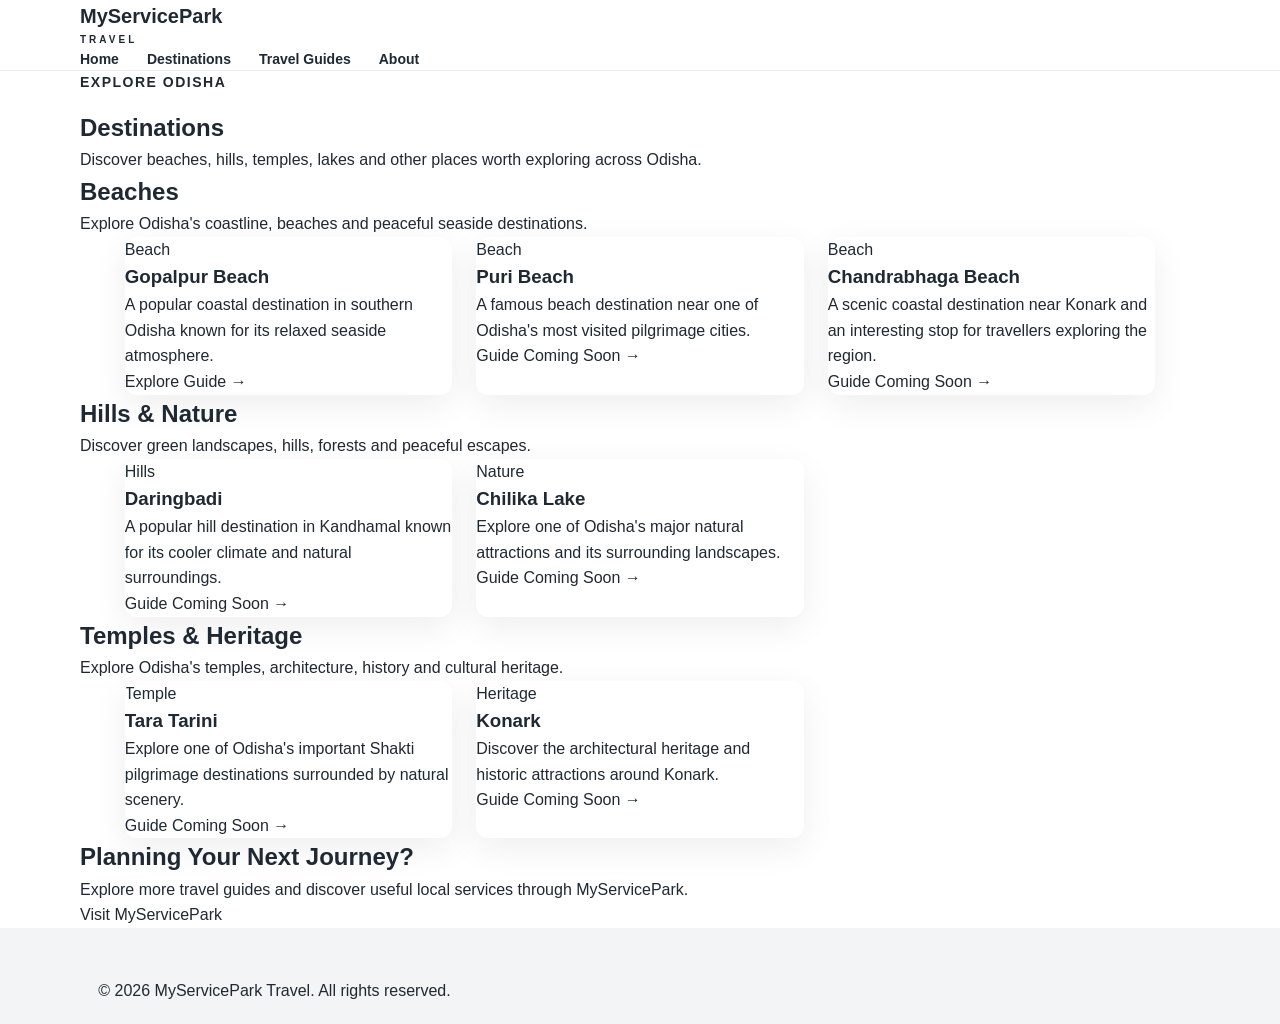
==== destinations/index.html @ 8cd50309 "Create destinations page" ====
<!DOCTYPE html>
<html lang="en">

<head>

    <meta charset="UTF-8">

    <meta name="viewport" content="width=device-width, initial-scale=1.0">

    <title>Destinations | MyServicePark Travel</title>

    <meta
        name="description"
        content="Explore beaches, hills, temples, lakes and other beautiful destinations across Odisha with MyServicePark Travel."
    >

    <link rel="stylesheet" href="../style.css">

</head>


<body>

    <!-- Header -->

    <header class="site-header">

        <div class="container nav-container">

            <a href="../index.html" class="logo">
                MyServicePark <span>TRAVEL</span>
            </a>

            <nav class="main-nav">

                <a href="../index.html">
                    Home
                </a>

                <a href="index.html">
                    Destinations
                </a>

                <a href="../index.html#guides">
                    Travel Guides
                </a>

                <a href="../index.html#about">
                    About
                </a>

            </nav>

        </div>

    </header>


    <!-- Page Hero -->

    <section class="page-hero">

        <div class="container">

            <p class="article-category">
                EXPLORE ODISHA
            </p>

            <h1>
                Destinations
            </h1>

            <p>
                Discover beaches, hills, temples, lakes and other
                places worth exploring across Odisha.
            </p>

        </div>

    </section>


    <!-- Destinations -->

    <main class="destinations-page">

        <div class="container">


            <!-- Beaches -->

            <section class="destination-category">

                <div class="category-heading">

                    <h2>
                        Beaches
                    </h2>

                    <p>
                        Explore Odisha's coastline, beaches and
                        peaceful seaside destinations.
                    </p>

                </div>


                <div class="destination-grid">


                    <article class="destination-card">

                        <div class="destination-card-content">

                            <span class="destination-tag">
                                Beach
                            </span>

                            <h3>
                                Gopalpur Beach
                            </h3>

                            <p>
                                A popular coastal destination in
                                southern Odisha known for its
                                relaxed seaside atmosphere.
                            </p>

                            <a href="../articles/gopalpur-beach.html">
                                Explore Guide →
                            </a>

                        </div>

                    </article>


                    <article class="destination-card">

                        <div class="destination-card-content">

                            <span class="destination-tag">
                                Beach
                            </span>

                            <h3>
                                Puri Beach
                            </h3>

                            <p>
                                A famous beach destination near
                                one of Odisha's most visited
                                pilgrimage cities.
                            </p>

                            <a href="#">
                                Guide Coming Soon →
                            </a>

                        </div>

                    </article>


                    <article class="destination-card">

                        <div class="destination-card-content">

                            <span class="destination-tag">
                                Beach
                            </span>

                            <h3>
                                Chandrabhaga Beach
                            </h3>

                            <p>
                                A scenic coastal destination near
                                Konark and an interesting stop for
                                travellers exploring the region.
                            </p>

                            <a href="#">
                                Guide Coming Soon →
                            </a>

                        </div>

                    </article>


                </div>

            </section>


            <!-- Hills & Nature -->

            <section class="destination-category">

                <div class="category-heading">

                    <h2>
                        Hills & Nature
                    </h2>

                    <p>
                        Discover green landscapes, hills, forests
                        and peaceful escapes.
                    </p>

                </div>


                <div class="destination-grid">


                    <article class="destination-card">

                        <div class="destination-card-content">

                            <span class="destination-tag">
                                Hills
                            </span>

                            <h3>
                                Daringbadi
                            </h3>

                            <p>
                                A popular hill destination in
                                Kandhamal known for its cooler
                                climate and natural surroundings.
                            </p>

                            <a href="#">
                                Guide Coming Soon →
                            </a>

                        </div>

                    </article>


                    <article class="destination-card">

                        <div class="destination-card-content">

                            <span class="destination-tag">
                                Nature
                            </span>

                            <h3>
                                Chilika Lake
                            </h3>

                            <p>
                                Explore one of Odisha's major
                                natural attractions and its
                                surrounding landscapes.
                            </p>

                            <a href="#">
                                Guide Coming Soon →
                            </a>

                        </div>

                    </article>


                </div>

            </section>


            <!-- Temples & Heritage -->

            <section class="destination-category">

                <div class="category-heading">

                    <h2>
                        Temples & Heritage
                    </h2>

                    <p>
                        Explore Odisha's temples, architecture,
                        history and cultural heritage.
                    </p>

                </div>


                <div class="destination-grid">


                    <article class="destination-card">

                        <div class="destination-card-content">

                            <span class="destination-tag">
                                Temple
                            </span>

                            <h3>
                                Tara Tarini
                            </h3>

                            <p>
                                Explore one of Odisha's important
                                Shakti pilgrimage destinations
                                surrounded by natural scenery.
                            </p>

                            <a href="#">
                                Guide Coming Soon →
                            </a>

                        </div>

                    </article>


                    <article class="destination-card">

                        <div class="destination-card-content">

                            <span class="destination-tag">
                                Heritage
                            </span>

                            <h3>
                                Konark
                            </h3>

                            <p>
                                Discover the architectural heritage
                                and historic attractions around
                                Konark.
                            </p>

                            <a href="#">
                                Guide Coming Soon →
                            </a>

                        </div>

                    </article>


                </div>

            </section>


        </div>

    </main>


    <!-- CTA -->

    <section class="travel-cta">

        <div class="container">

            <h2>
                Planning Your Next Journey?
            </h2>

            <p>
                Explore more travel guides and discover useful
                local services through MyServicePark.
            </p>

            <a
                href="https://myservicepark.com"
                target="_blank"
                rel="noopener noreferrer"
                class="btn"
            >
                Visit MyServicePark
            </a>

        </div>

    </section>


    <!-- Footer -->

    <footer class="site-footer">

        <div class="container">

            <p>
                © 2026 MyServicePark Travel. All rights reserved.
            </p>

        </div>

    </footer>


</body>

</html>
---- style.css ----
* {
    margin: 0;
    padding: 0;
    box-sizing: border-box;
}

html {
    scroll-behavior: smooth;
}

body {
    font-family: Arial, Helvetica, sans-serif;
    color: #1f2933;
    background: #ffffff;
    line-height: 1.6;
}

a {
    text-decoration: none;
    color: inherit;
}

.container {
    width: min(1120px, 92%);
    margin: auto;
}


/* HEADER */

.site-header {
    position: sticky;
    top: 0;
    z-index: 1000;

    background: rgba(255, 255, 255, 0.95);

    border-bottom: 1px solid #eeeeee;
}

.nav {
    min-height: 72px;

    display: flex;
    align-items: center;
    justify-content: space-between;
}

.logo {
    font-size: 20px;
    font-weight: 800;
}

.logo span {
    display: block;

    font-size: 10px;
    letter-spacing: 3px;
    font-weight: 600;
}

nav {
    display: flex;
    gap: 28px;
}

nav a {
    font-size: 14px;
    font-weight: 600;
}


/* HERO */

.hero {
    min-height: 620px;

    display: flex;
    align-items: center;

    background:
        linear-gradient(
            rgba(0, 0, 0, 0.42),
            rgba(0, 0, 0, 0.42)
        ),
        linear-gradient(
            135deg,
            #4b5563,
            #111827
        );
}

.hero-content {
    width: min(900px, 92%);
    margin: auto;

    color: white;
}

.eyebrow {
    font-size: 12px;
    font-weight: 700;
    letter-spacing: 3px;
    margin-bottom: 14px;
}

.hero h1 {
    max-width: 850px;

    font-size: clamp(42px, 7vw, 76px);
    line-height: 1.05;

    margin-bottom: 25px;
}

.hero h1 span {
    display: block;
}

.hero-text {
    max-width: 600px;

    font-size: 18px;
    margin-bottom: 32px;
}


/* BUTTON */

.primary-button {
    display: inline-block;

    padding: 14px 24px;

    background: #ffffff;
    color: #111827;

    border-radius: 6px;

    font-weight: 700;
}


/* SECTIONS */

.section {
    padding: 100px 4%;
}

.light-section {
    background: #f7f7f5;
}

.section-heading {
    max-width: 700px;

    margin: 0 auto 55px;

    text-align: center;
}

.section-heading h2 {
    font-size: clamp(32px, 5vw, 48px);
    line-height: 1.1;

    margin-bottom: 16px;
}


/* DESTINATIONS */

.destination-grid {
    width: min(1120px, 92%);
    margin: auto;

    display: grid;

    grid-template-columns:
        repeat(3, 1fr);

    gap: 24px;
}

.destination-card,
.article-card {
    background: white;

    border-radius: 12px;

    overflow: hidden;

    box-shadow:
        0 10px 35px
        rgba(0, 0, 0, 0.07);
}

.card-image,
.article-image {
    height: 260px;
}

.placeholder {
    width: 100%;
    height: 100%;

    display: flex;
    align-items: center;
    justify-content: center;

    background: #d1d5db;

    color: #374151;

    font-size: 18px;
    font-weight: 700;
}

.card-content,
.article-content {
    padding: 26px;
}

.category {
    font-size: 11px;

    font-weight: 800;

    letter-spacing: 2px;

    color: #6b7280;
}

.card-content h3,
.article-content h3 {
    font-size: 24px;

    margin: 8px 0 12px;
}

.card-content p,
.article-content p {
    color: #6b7280;

    margin-bottom: 18px;
}

.card-content a,
.article-content a {
    font-weight: 700;
}


/* ARTICLES */

.article-grid {
    width: min(900px, 92%);
    margin: auto;

    display: grid;

    grid-template-columns:
        repeat(2, 1fr);

    gap: 28px;
}


/* CTA */

.cta {
    padding: 110px 5%;

    text-align: center;

    background: #111827;
    color: white;
}

.cta-content {
    max-width: 700px;
    margin: auto;
}

.cta h2 {
    font-size: clamp(32px, 5vw, 52px);

    margin-bottom: 18px;
}

.cta p {
    margin-bottom: 28px;
}


/* ABOUT */

.about {
    max-width: 750px;

    margin: auto;

    text-align: center;
}

.about h2 {
    font-size: 42px;

    margin-bottom: 20px;
}


/* FOOTER */

footer {
    background: #f3f4f6;

    padding: 50px 4% 20px;
}

.footer-content {
    display: flex;

    justify-content: space-between;

    gap: 30px;
}

.footer-content p {
    color: #6b7280;
}

.copyright {
    text-align: center;

    margin-top: 40px;

    font-size: 13px;

    color: #6b7280;
}


/* MOBILE */

@media (max-width: 800px) {

    nav {
        gap: 12px;
    }

    nav a {
        font-size: 12px;
    }

    .destination-grid,
    .article-grid {
        grid-template-columns: 1fr;
    }

    .hero {
        min-height: 560px;
    }

    .hero h1 {
        font-size: 46px;
    }

    .section {
        padding: 70px 4%;
    }

    .footer-content {
        flex-direction: column;
    }
}

##########################
/* ARTICLE PAGE */

.article-hero {
    min-height: 500px;

    display: flex;
    align-items: center;

    background:
        linear-gradient(
            rgba(0, 0, 0, 0.45),
            rgba(0, 0, 0, 0.45)
        ),
        linear-gradient(
            135deg,
            #374151,
            #111827
        );

    color: white;
}


.article-hero-content {
    width: min(900px, 92%);

    margin: auto;
}


.article-hero h1 {
    max-width: 850px;

    font-size: clamp(42px, 7vw, 70px);

    line-height: 1.05;

    margin-bottom: 20px;
}


.article-hero p:not(.eyebrow) {
    max-width: 650px;

    font-size: 18px;
}


.article-page {
    width: min(800px, 90%);

    margin: auto;

    padding: 90px 0;
}


.article-page h2 {
    font-size: 32px;

    margin-top: 55px;

    margin-bottom: 18px;
}


.article-page p {
    margin-bottom: 20px;

    color: #4b5563;
}


.article-page ul {
    margin-left: 25px;

    color: #4b5563;
}


.article-intro {
    font-size: 21px;

    line-height: 1.8;

    color: #374151 !important;
}


.video-placeholder {
    margin-top: 25px;

    height: 360px;

    display: flex;

    align-items: center;
    justify-content: center;

    background: #e5e7eb;

    color: #6b7280;

    border-radius: 10px;
}


@media (max-width: 700px) {

    .article-hero {
        min-height: 450px;
    }

    .article-hero h1 {
        font-size: 44px;
    }

    .video-placeholder {
        height: 220px;
    }

}

#################################

/* ================================
   Article Page
   ================================ */

.article-hero {
    padding: 100px 20px;
    background: #f4f7f6;
    text-align: center;
}

.article-hero-content {
    max-width: 850px;
    margin: 0 auto;
}

.article-category {
    font-size: 14px;
    font-weight: 700;
    letter-spacing: 1.5px;
    margin-bottom: 15px;
}

.article-hero h1 {
    font-size: 48px;
    line-height: 1.15;
    margin-bottom: 20px;
}

.article-intro {
    max-width: 700px;
    margin: 0 auto;
    font-size: 20px;
    line-height: 1.7;
}


.article-page {
    max-width: 850px;
    margin: 0 auto;
    padding: 70px 20px;
}

.article-page section {
    margin-bottom: 55px;
}

.article-page h2 {
    font-size: 30px;
    margin-bottom: 18px;
}

.article-page p {
    font-size: 17px;
    line-height: 1.8;
    margin-bottom: 18px;
}

.article-page ul {
    padding-left: 25px;
}

.article-page li {
    font-size: 17px;
    line-height: 1.8;
    margin-bottom: 8px;
}


/* Video placeholder */

.video-placeholder {
    min-height: 300px;
    display: flex;
    align-items: center;
    justify-content: center;

    margin-top: 25px;
    padding: 30px;

    background: #eeeeee;
    border-radius: 12px;

    text-align: center;
}

.video-placeholder p {
    margin: 0;
}


/* Article CTA */

.article-cta {
    padding: 40px;
    background: #f4f7f6;
    border-radius: 16px;
    text-align: center;
}

.article-cta h2 {
    margin-bottom: 12px;
}


/* Mobile */

@media (max-width: 768px) {

    .article-hero {
        padding: 70px 20px;
    }

    .article-hero h1 {
        font-size: 36px;
    }

    .article-intro {
        font-size: 18px;
    }

    .article-page {
        padding: 50px 20px;
    }

    .article-page h2 {
        font-size: 26px;
    }

    .article-page p,
    .article-page li {
        font-size: 16px;
    }

    .article-cta {
        padding: 30px 20px;
    }
}
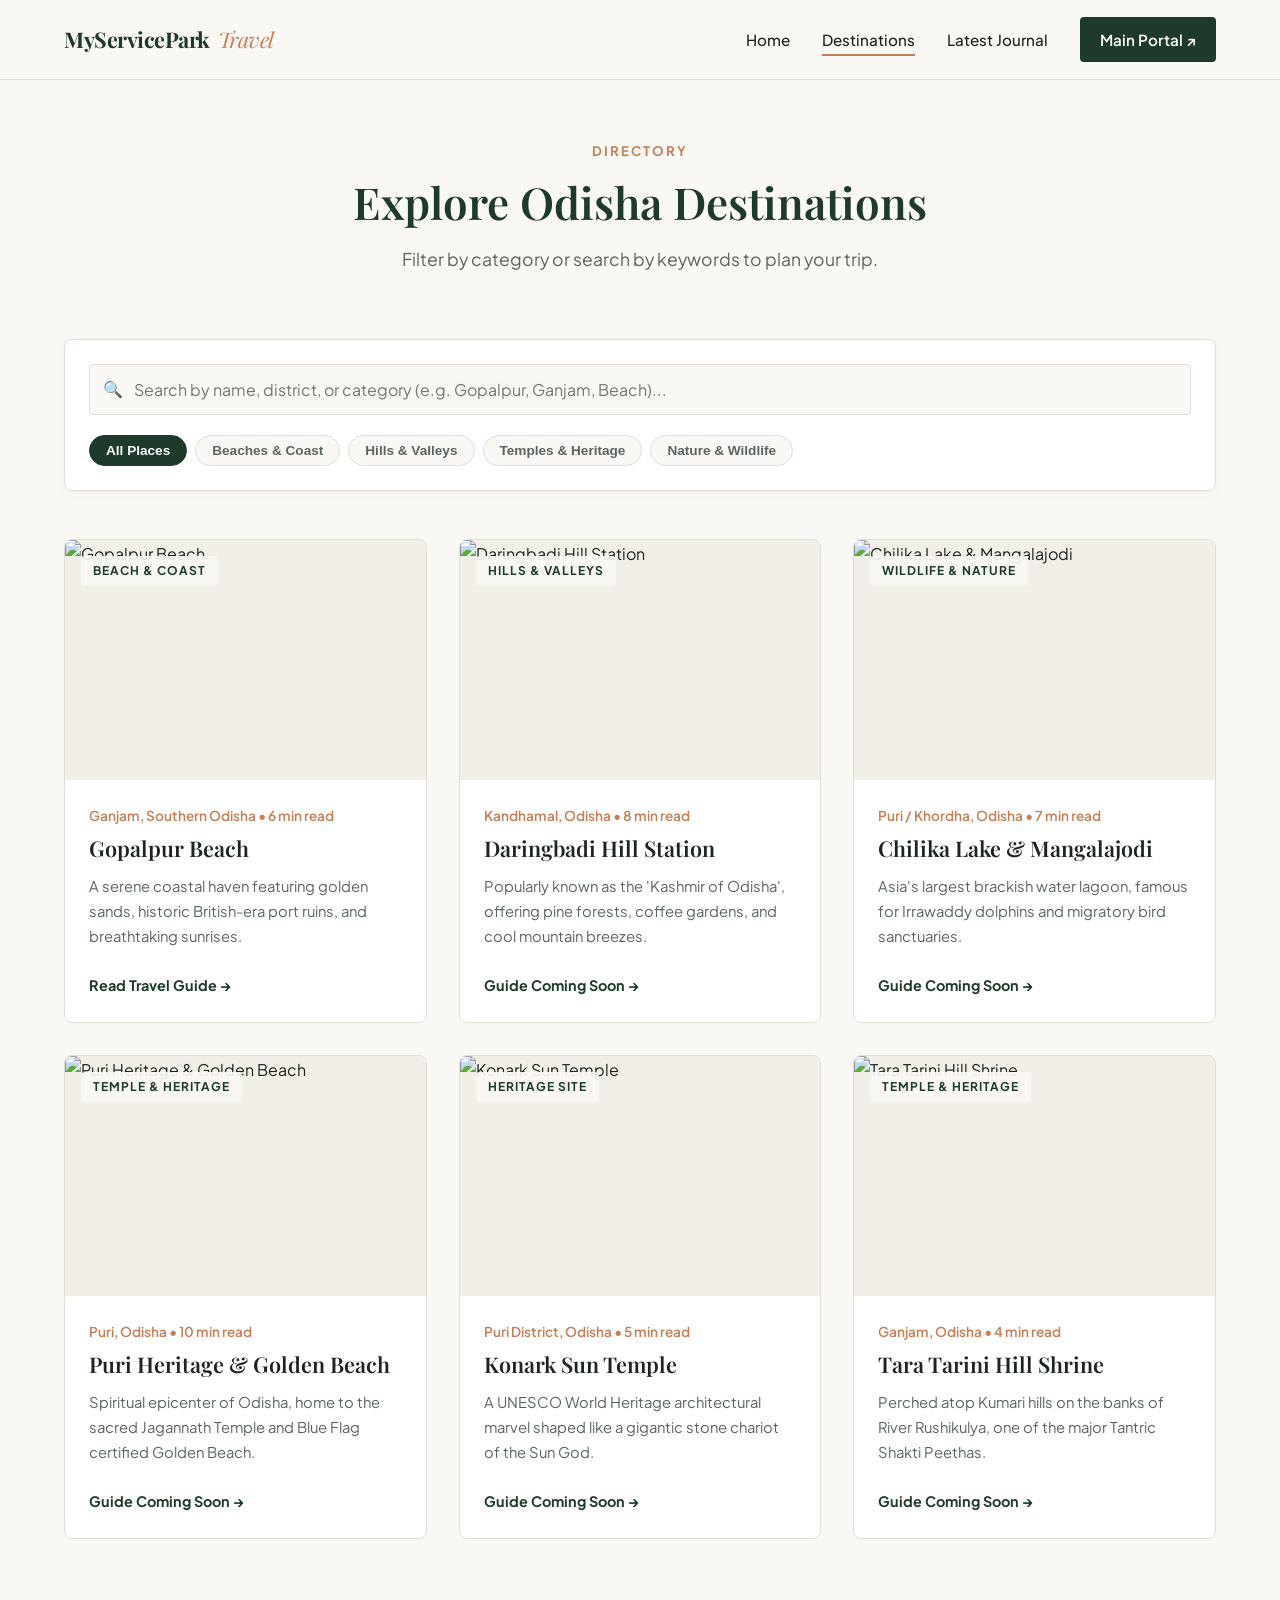
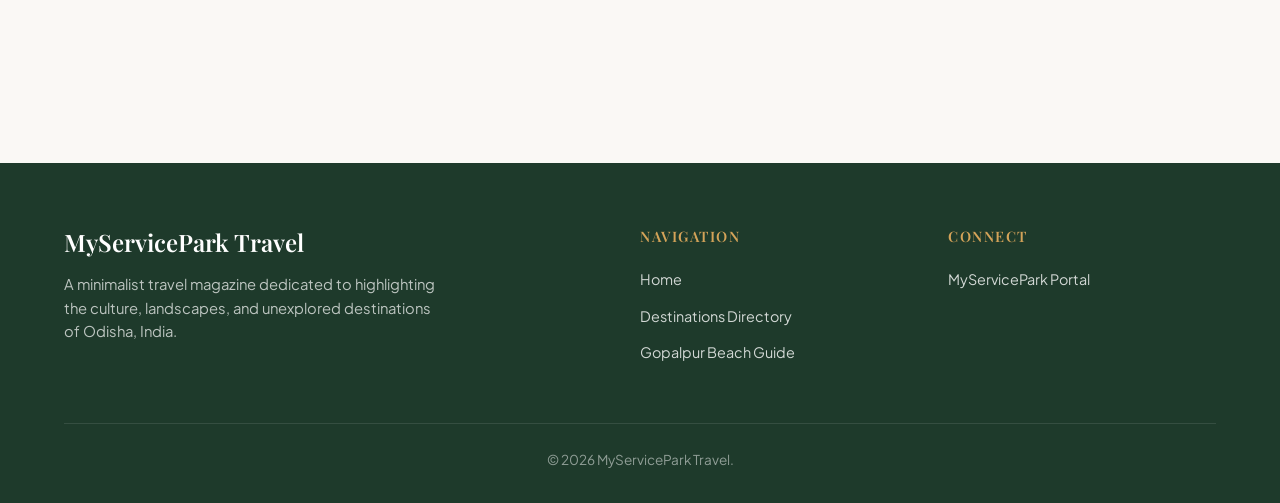
==== commit 6cc9e6d8: "feat: Add dynamic destination filtering page" ====
--- a/destinations/index.html
+++ b/destinations/index.html
@@ -1,408 +1,102 @@
 <!DOCTYPE html>
 <html lang="en">
-
 <head>
-
-    <meta charset="UTF-8">
-
-    <meta name="viewport" content="width=device-width, initial-scale=1.0">
-
-    <title>Destinations | MyServicePark Travel</title>
-
-    <meta
-        name="description"
-        content="Explore beaches, hills, temples, lakes and other beautiful destinations across Odisha with MyServicePark Travel."
-    >
-
-    <link rel="stylesheet" href="../style.css">
-
+  <meta charset="UTF-8" />
+  <meta name="viewport" content="width=device-width, initial-scale=1.0" />
+  <title>Explore Odisha Destinations | MyServicePark Travel</title>
+  <meta name="description" content="Browse and search Odisha's top beaches, hill stations, temples, waterfalls, and nature spots." />
+  
+  <link rel="preconnect" href="https://fonts.googleapis.com">
+  <link rel="preconnect" href="https://fonts.gstatic.com" crossorigin>
+  <link href="https://fonts.googleapis.com/css2?family=Playfair+Display:ital,wght@0,600;0,700;1,400&family=Plus+Jakarta+Sans:wght@400;500;600;700&display=swap" rel="stylesheet">
+  
+  <link rel="stylesheet" href="../style.css" />
 </head>
-
-
 <body>
 
-    <!-- Header -->
+  <!-- Navigation -->
+  <header class="site-header">
+    <div class="container nav-wrapper">
+      <a href="../index.html" class="brand-logo">
+        MyServicePark <span>Travel</span>
+      </a>
 
-    <header class="site-header">
+      <button class="menu-toggle" aria-label="Toggle Navigation">
+        <svg width="24" height="24" viewBox="0 0 24 24" fill="none" stroke="currentColor" stroke-width="2"><path d="M4 6h16M4 12h16M4 18h16"/></svg>
+      </button>
 
-        <div class="container nav-container">
+      <nav class="nav-menu">
+        <a href="../index.html" class="nav-link">Home</a>
+        <a href="index.html" class="nav-link active">Destinations</a>
+        <a href="../articles/gopalpur-beach.html" class="nav-link">Latest Journal</a>
+        <a href="https://myservicepark.com/" target="_blank" rel="noopener" class="nav-link nav-btn">Main Portal &nearr;</a>
+      </nav>
+    </div>
+  </header>
 
-            <a href="../index.html" class="logo">
-                MyServicePark <span>TRAVEL</span>
-            </a>
+  <!-- Page Header -->
+  <section style="padding: 3.5rem 0 1.5rem 0; text-align: center;">
+    <div class="container">
+      <span class="section-tag">Directory</span>
+      <h1 class="section-title">Explore Odisha Destinations</h1>
+      <p class="section-subtitle" style="margin: 0 auto 2.5rem auto;">Filter by category or search by keywords to plan your trip.</p>
+    </div>
+  </section>
 
-            <nav class="main-nav">
-
-                <a href="../index.html">
-                    Home
-                </a>
-
-                <a href="index.html">
-                    Destinations
-                </a>
-
-                <a href="../index.html#guides">
-                    Travel Guides
-                </a>
-
-                <a href="../index.html#about">
-                    About
-                </a>
-
-            </nav>
-
+  <!-- Main Discovery Hub -->
+  <section style="padding-bottom: 5rem;">
+    <div class="container">
+      
+      <!-- Interactive Filter Bar -->
+      <div class="filter-controls">
+        <div class="search-box">
+          <span class="search-icon">🔍</span>
+          <input type="text" id="destination-search" class="search-input" placeholder="Search by name, district, or category (e.g. Gopalpur, Ganjam, Beach)..." />
         </div>
 
-    </header>
+        <div class="category-pills">
+          <button class="pill-btn active" data-category="all">All Places</button>
+          <button class="pill-btn" data-category="beaches">Beaches & Coast</button>
+          <button class="pill-btn" data-category="hills">Hills & Valleys</button>
+          <button class="pill-btn" data-category="temples">Temples & Heritage</button>
+          <button class="pill-btn" data-category="nature">Nature & Wildlife</button>
+        </div>
+      </div>
 
+      <!-- Destination Grid Output -->
+      <div id="all-destinations-grid" class="destinations-grid"></div>
 
-    <!-- Page Hero -->
+    </div>
+  </section>
 
-    <section class="page-hero">
+  <!-- Footer -->
+  <footer class="site-footer">
+    <div class="container footer-grid">
+      <div class="footer-brand">
+        <h3>MyServicePark <span>Travel</span></h3>
+        <p>A minimalist travel magazine dedicated to highlighting the culture, landscapes, and unexplored destinations of Odisha, India.</p>
+      </div>
+      <div class="footer-links">
+        <h4>Navigation</h4>
+        <ul>
+          <li><a href="../index.html">Home</a></li>
+          <li><a href="index.html">Destinations Directory</a></li>
+          <li><a href="../articles/gopalpur-beach.html">Gopalpur Beach Guide</a></li>
+        </ul>
+      </div>
+      <div class="footer-links">
+        <h4>Connect</h4>
+        <ul>
+          <li><a href="https://myservicepark.com/" target="_blank" rel="noopener">MyServicePark Portal</a></li>
+        </ul>
+      </div>
+    </div>
+    <div class="container footer-bottom">
+      <p>&copy; 2026 MyServicePark Travel.</p>
+    </div>
+  </footer>
 
-        <div class="container">
-
-            <p class="article-category">
-                EXPLORE ODISHA
-            </p>
-
-            <h1>
-                Destinations
-            </h1>
-
-            <p>
-                Discover beaches, hills, temples, lakes and other
-                places worth exploring across Odisha.
-            </p>
-
-        </div>
-
-    </section>
-
-
-    <!-- Destinations -->
-
-    <main class="destinations-page">
-
-        <div class="container">
-
-
-            <!-- Beaches -->
-
-            <section class="destination-category">
-
-                <div class="category-heading">
-
-                    <h2>
-                        Beaches
-                    </h2>
-
-                    <p>
-                        Explore Odisha's coastline, beaches and
-                        peaceful seaside destinations.
-                    </p>
-
-                </div>
-
-
-                <div class="destination-grid">
-
-
-                    <article class="destination-card">
-
-                        <div class="destination-card-content">
-
-                            <span class="destination-tag">
-                                Beach
-                            </span>
-
-                            <h3>
-                                Gopalpur Beach
-                            </h3>
-
-                            <p>
-                                A popular coastal destination in
-                                southern Odisha known for its
-                                relaxed seaside atmosphere.
-                            </p>
-
-                            <a href="../articles/gopalpur-beach.html">
-                                Explore Guide →
-                            </a>
-
-                        </div>
-
-                    </article>
-
-
-                    <article class="destination-card">
-
-                        <div class="destination-card-content">
-
-                            <span class="destination-tag">
-                                Beach
-                            </span>
-
-                            <h3>
-                                Puri Beach
-                            </h3>
-
-                            <p>
-                                A famous beach destination near
-                                one of Odisha's most visited
-                                pilgrimage cities.
-                            </p>
-
-                            <a href="#">
-                                Guide Coming Soon →
-                            </a>
-
-                        </div>
-
-                    </article>
-
-
-                    <article class="destination-card">
-
-                        <div class="destination-card-content">
-
-                            <span class="destination-tag">
-                                Beach
-                            </span>
-
-                            <h3>
-                                Chandrabhaga Beach
-                            </h3>
-
-                            <p>
-                                A scenic coastal destination near
-                                Konark and an interesting stop for
-                                travellers exploring the region.
-                            </p>
-
-                            <a href="#">
-                                Guide Coming Soon →
-                            </a>
-
-                        </div>
-
-                    </article>
-
-
-                </div>
-
-            </section>
-
-
-            <!-- Hills & Nature -->
-
-            <section class="destination-category">
-
-                <div class="category-heading">
-
-                    <h2>
-                        Hills & Nature
-                    </h2>
-
-                    <p>
-                        Discover green landscapes, hills, forests
-                        and peaceful escapes.
-                    </p>
-
-                </div>
-
-
-                <div class="destination-grid">
-
-
-                    <article class="destination-card">
-
-                        <div class="destination-card-content">
-
-                            <span class="destination-tag">
-                                Hills
-                            </span>
-
-                            <h3>
-                                Daringbadi
-                            </h3>
-
-                            <p>
-                                A popular hill destination in
-                                Kandhamal known for its cooler
-                                climate and natural surroundings.
-                            </p>
-
-                            <a href="#">
-                                Guide Coming Soon →
-                            </a>
-
-                        </div>
-
-                    </article>
-
-
-                    <article class="destination-card">
-
-                        <div class="destination-card-content">
-
-                            <span class="destination-tag">
-                                Nature
-                            </span>
-
-                            <h3>
-                                Chilika Lake
-                            </h3>
-
-                            <p>
-                                Explore one of Odisha's major
-                                natural attractions and its
-                                surrounding landscapes.
-                            </p>
-
-                            <a href="#">
-                                Guide Coming Soon →
-                            </a>
-
-                        </div>
-
-                    </article>
-
-
-                </div>
-
-            </section>
-
-
-            <!-- Temples & Heritage -->
-
-            <section class="destination-category">
-
-                <div class="category-heading">
-
-                    <h2>
-                        Temples & Heritage
-                    </h2>
-
-                    <p>
-                        Explore Odisha's temples, architecture,
-                        history and cultural heritage.
-                    </p>
-
-                </div>
-
-
-                <div class="destination-grid">
-
-
-                    <article class="destination-card">
-
-                        <div class="destination-card-content">
-
-                            <span class="destination-tag">
-                                Temple
-                            </span>
-
-                            <h3>
-                                Tara Tarini
-                            </h3>
-
-                            <p>
-                                Explore one of Odisha's important
-                                Shakti pilgrimage destinations
-                                surrounded by natural scenery.
-                            </p>
-
-                            <a href="#">
-                                Guide Coming Soon →
-                            </a>
-
-                        </div>
-
-                    </article>
-
-
-                    <article class="destination-card">
-
-                        <div class="destination-card-content">
-
-                            <span class="destination-tag">
-                                Heritage
-                            </span>
-
-                            <h3>
-                                Konark
-                            </h3>
-
-                            <p>
-                                Discover the architectural heritage
-                                and historic attractions around
-                                Konark.
-                            </p>
-
-                            <a href="#">
-                                Guide Coming Soon →
-                            </a>
-
-                        </div>
-
-                    </article>
-
-
-                </div>
-
-            </section>
-
-
-        </div>
-
-    </main>
-
-
-    <!-- CTA -->
-
-    <section class="travel-cta">
-
-        <div class="container">
-
-            <h2>
-                Planning Your Next Journey?
-            </h2>
-
-            <p>
-                Explore more travel guides and discover useful
-                local services through MyServicePark.
-            </p>
-
-            <a
-                href="https://myservicepark.com"
-                target="_blank"
-                rel="noopener noreferrer"
-                class="btn"
-            >
-                Visit MyServicePark
-            </a>
-
-        </div>
-
-    </section>
-
-
-    <!-- Footer -->
-
-    <footer class="site-footer">
-
-        <div class="container">
-
-            <p>
-                © 2026 MyServicePark Travel. All rights reserved.
-            </p>
-
-        </div>
-
-    </footer>
-
-
+  <script src="../data/destinations.js"></script>
+  <script src="../script.js"></script>
 </body>
-
-</html>  
+</html>
--- a/style.css
+++ b/style.css
@@ -1,639 +1,765 @@
-* {
-    margin: 0;
-    padding: 0;
-    box-sizing: border-box;
+/* ==========================================================================
+   MYSERVICEPARK TRAVEL - DESIGN SYSTEM & TYPOGRAPHY
+   Aesthetic: Warm Editorial, Travel Magazine & Minimalist Luxury
+   ========================================================================== */
+
+:root {
+  /* Color Palette */
+  --bg-primary: #FAF8F5;       /* Warm Off-White */
+  --bg-secondary: #F2EFE9;     /* Soft Cream */
+  --bg-card: #FFFFFF;          /* Pure White */
+  --text-main: #1C2421;        /* Deep Charcoal/Black */
+  --text-muted: #5A6561;       /* Soft Muted Green-Grey */
+  
+  --brand-primary: #1E3A2B;    /* Deep Forest Green */
+  --brand-accent: #2E5A44;     /* Medium Forest Green */
+  --brand-warm: #C87D55;       /* Earthy Terracotta/Sand */
+  --brand-gold: #D4A359;       /* Sand Gold */
+  
+  --border-light: #E2DDD5;     /* Delicate Earth Border */
+  --border-hover: #C5BCB0;
+  
+  /* Typography */
+  --font-heading: 'Playfair Display', Georgia, 'Times New Roman', serif;
+  --font-body: 'Plus Jakarta Sans', -apple-system, BlinkMacSystemFont, 'Segoe UI', Roboto, sans-serif;
+  
+  /* Layout & Spacing */
+  --max-width: 1240px;
+  --header-height: 80px;
+  --radius-sm: 4px;
+  --radius-md: 8px;
+  --radius-lg: 16px;
+  
+  /* Shadows & Transitions */
+  --shadow-sm: 0 2px 8px rgba(28, 36, 33, 0.04);
+  --shadow-md: 0 8px 24px rgba(28, 36, 33, 0.08);
+  --shadow-hover: 0 16px 32px rgba(28, 36, 33, 0.12);
+  --transition: all 0.3s cubic-bezier(0.16, 1, 0.3, 1);
+}
+
+/* Reset & Base Styles */
+*, *::before, *::after {
+  box-sizing: border-box;
+  margin: 0;
+  padding: 0;
 }
 
 html {
-    scroll-behavior: smooth;
+  scroll-behavior: smooth;
+  font-size: 16px;
 }
 
 body {
-    font-family: Arial, Helvetica, sans-serif;
-    color: #1f2933;
-    background: #ffffff;
-    line-height: 1.6;
+  background-color: var(--bg-primary);
+  color: var(--text-main);
+  font-family: var(--font-body);
+  line-height: 1.7;
+  -webkit-font-smoothing: antialiased;
+  overflow-x: hidden;
+}
+
+img {
+  max-width: 100%;
+  height: auto;
+  display: block;
 }
 
 a {
-    text-decoration: none;
-    color: inherit;
-}
-
+  color: inherit;
+  text-decoration: none;
+  transition: var(--transition);
+}
+
+ul {
+  list-style: none;
+}
+
+/* Typography Helpers */
+h1, h2, h3, h4, .serif {
+  font-family: var(--font-heading);
+  font-weight: 600;
+  line-height: 1.25;
+  color: var(--brand-primary);
+}
+
+.section-tag {
+  display: inline-block;
+  font-size: 0.825rem;
+  font-weight: 700;
+  text-transform: uppercase;
+  letter-spacing: 2px;
+  color: var(--brand-warm);
+  margin-bottom: 0.75rem;
+}
+
+.section-title {
+  font-size: 2.25rem;
+  margin-bottom: 1rem;
+}
+
+@media (min-width: 768px) {
+  .section-title { font-size: 2.75rem; }
+}
+
+.section-subtitle {
+  color: var(--text-muted);
+  font-size: 1.1rem;
+  max-width: 650px;
+  margin-bottom: 2.5rem;
+}
+
+/* Container */
 .container {
-    width: min(1120px, 92%);
-    margin: auto;
-}
-
-
-/* HEADER */
-
+  width: 90%;
+  max-width: var(--max-width);
+  margin: 0 auto;
+}
+
+/* ==========================================================================
+   NAVIGATION BAR
+   ========================================================================== */
 .site-header {
-    position: sticky;
-    top: 0;
-    z-index: 1000;
-
-    background: rgba(255, 255, 255, 0.95);
-
-    border-bottom: 1px solid #eeeeee;
-}
-
-.nav {
-    min-height: 72px;
-
-    display: flex;
-    align-items: center;
-    justify-content: space-between;
-}
-
-.logo {
-    font-size: 20px;
-    font-weight: 800;
-}
-
-.logo span {
-    display: block;
-
-    font-size: 10px;
-    letter-spacing: 3px;
-    font-weight: 600;
-}
-
-nav {
-    display: flex;
-    gap: 28px;
-}
-
-nav a {
-    font-size: 14px;
-    font-weight: 600;
-}
-
-
-/* HERO */
-
+  position: sticky;
+  top: 0;
+  left: 0;
+  width: 100%;
+  height: var(--header-height);
+  background-color: rgba(250, 248, 245, 0.92);
+  backdrop-filter: blur(10px);
+  -webkit-backdrop-filter: blur(10px);
+  z-index: 1000;
+  border-bottom: 1px solid var(--border-light);
+}
+
+.nav-wrapper {
+  display: flex;
+  align-items: center;
+  justify-content: space-between;
+  height: 100%;
+}
+
+.brand-logo {
+  display: flex;
+  align-items: center;
+  gap: 0.5rem;
+  font-family: var(--font-heading);
+  font-size: 1.35rem;
+  font-weight: 700;
+  color: var(--brand-primary);
+  letter-spacing: -0.5px;
+}
+
+.brand-logo span {
+  color: var(--brand-warm);
+  font-style: italic;
+  font-weight: 400;
+}
+
+.nav-menu {
+  display: flex;
+  align-items: center;
+  gap: 2rem;
+}
+
+.nav-link {
+  font-size: 0.95rem;
+  font-weight: 500;
+  color: var(--text-main);
+  position: relative;
+  padding: 0.25rem 0;
+}
+
+.nav-link::after {
+  content: '';
+  position: absolute;
+  bottom: 0;
+  left: 0;
+  width: 0%;
+  height: 2px;
+  background-color: var(--brand-warm);
+  transition: var(--transition);
+}
+
+.nav-link:hover::after,
+.nav-link.active::after {
+  width: 100%;
+}
+
+.nav-btn {
+  background-color: var(--brand-primary);
+  color: #FFFFFF !important;
+  padding: 0.6rem 1.25rem;
+  border-radius: var(--radius-sm);
+  font-weight: 600;
+}
+
+.nav-btn:hover {
+  background-color: var(--brand-accent);
+  transform: translateY(-2px);
+}
+
+.menu-toggle {
+  display: none;
+  background: none;
+  border: none;
+  cursor: pointer;
+  padding: 0.5rem;
+  color: var(--brand-primary);
+}
+
+/* Mobile Nav Overlay */
+@media (max-width: 868px) {
+  .menu-toggle { display: block; }
+  
+  .nav-menu {
+    position: fixed;
+    top: var(--header-height);
+    right: -100%;
+    width: 80%;
+    max-width: 360px;
+    height: calc(100vh - var(--header-height));
+    background-color: var(--bg-primary);
+    flex-direction: column;
+    align-items: flex-start;
+    padding: 2.5rem 2rem;
+    gap: 1.5rem;
+    box-shadow: var(--shadow-md);
+    border-left: 1px solid var(--border-light);
+    transition: var(--transition);
+  }
+  
+  .nav-menu.is-active {
+    right: 0;
+  }
+}
+
+/* ==========================================================================
+   BUTTONS & UI CONTROLS
+   ========================================================================== */
+.btn {
+  display: inline-flex;
+  align-items: center;
+  justify-content: center;
+  gap: 0.5rem;
+  padding: 0.85rem 1.75rem;
+  font-family: var(--font-body);
+  font-size: 0.95rem;
+  font-weight: 600;
+  border-radius: var(--radius-sm);
+  cursor: pointer;
+  transition: var(--transition);
+  border: 1px solid transparent;
+}
+
+.btn-primary {
+  background-color: var(--brand-primary);
+  color: #FFFFFF;
+}
+
+.btn-primary:hover {
+  background-color: var(--brand-accent);
+  box-shadow: var(--shadow-sm);
+  transform: translateY(-2px);
+}
+
+.btn-secondary {
+  background-color: transparent;
+  color: var(--brand-primary);
+  border-color: var(--brand-primary);
+}
+
+.btn-secondary:hover {
+  background-color: var(--brand-primary);
+  color: #FFFFFF;
+}
+
+/* ==========================================================================
+   HERO SECTION
+   ========================================================================== */
 .hero {
-    min-height: 620px;
-
-    display: flex;
-    align-items: center;
-
-    background:
-        linear-gradient(
-            rgba(0, 0, 0, 0.42),
-            rgba(0, 0, 0, 0.42)
-        ),
-        linear-gradient(
-            135deg,
-            #4b5563,
-            #111827
-        );
+  position: relative;
+  min-height: 82vh;
+  display: flex;
+  align-items: center;
+  justify-content: center;
+  padding: 4rem 1rem;
+  background-size: cover;
+  background-position: center;
+  background-repeat: no-repeat;
+  color: #FFFFFF;
+  margin-bottom: 4rem;
+}
+
+.hero-overlay {
+  position: absolute;
+  inset: 0;
+  background: linear-gradient(180deg, rgba(28,36,33,0.3) 0%, rgba(28,36,33,0.75) 100%);
 }
 
 .hero-content {
-    width: min(900px, 92%);
-    margin: auto;
-
-    color: white;
-}
-
-.eyebrow {
-    font-size: 12px;
-    font-weight: 700;
-    letter-spacing: 3px;
-    margin-bottom: 14px;
-}
-
-.hero h1 {
-    max-width: 850px;
-
-    font-size: clamp(42px, 7vw, 76px);
-    line-height: 1.05;
-
-    margin-bottom: 25px;
-}
-
-.hero h1 span {
-    display: block;
-}
-
-.hero-text {
-    max-width: 600px;
-
-    font-size: 18px;
-    margin-bottom: 32px;
-}
-
-
-/* BUTTON */
-
-.primary-button {
-    display: inline-block;
-
-    padding: 14px 24px;
-
-    background: #ffffff;
-    color: #111827;
-
-    border-radius: 6px;
-
-    font-weight: 700;
-}
-
-
-/* SECTIONS */
-
-.section {
-    padding: 100px 4%;
-}
-
-.light-section {
-    background: #f7f7f5;
-}
-
-.section-heading {
-    max-width: 700px;
-
-    margin: 0 auto 55px;
-
-    text-align: center;
-}
-
-.section-heading h2 {
-    font-size: clamp(32px, 5vw, 48px);
-    line-height: 1.1;
-
-    margin-bottom: 16px;
-}
-
-
-/* DESTINATIONS */
-
-.destination-grid {
-    width: min(1120px, 92%);
-    margin: auto;
-
-    display: grid;
-
-    grid-template-columns:
-        repeat(3, 1fr);
-
-    gap: 24px;
-}
-
-.destination-card,
-.article-card {
-    background: white;
-
-    border-radius: 12px;
-
-    overflow: hidden;
-
-    box-shadow:
-        0 10px 35px
-        rgba(0, 0, 0, 0.07);
-}
-
-.card-image,
-.article-image {
-    height: 260px;
-}
-
-.placeholder {
-    width: 100%;
-    height: 100%;
-
-    display: flex;
-    align-items: center;
-    justify-content: center;
-
-    background: #d1d5db;
-
-    color: #374151;
-
-    font-size: 18px;
-    font-weight: 700;
-}
-
-.card-content,
-.article-content {
-    padding: 26px;
-}
-
-.category {
-    font-size: 11px;
-
-    font-weight: 800;
-
-    letter-spacing: 2px;
-
-    color: #6b7280;
-}
-
-.card-content h3,
-.article-content h3 {
-    font-size: 24px;
-
-    margin: 8px 0 12px;
-}
-
-.card-content p,
-.article-content p {
-    color: #6b7280;
-
-    margin-bottom: 18px;
-}
-
-.card-content a,
-.article-content a {
-    font-weight: 700;
-}
-
-
-/* ARTICLES */
-
-.article-grid {
-    width: min(900px, 92%);
-    margin: auto;
-
-    display: grid;
-
-    grid-template-columns:
-        repeat(2, 1fr);
-
-    gap: 28px;
-}
-
-
-/* CTA */
-
-.cta {
-    padding: 110px 5%;
-
-    text-align: center;
-
-    background: #111827;
-    color: white;
-}
-
-.cta-content {
-    max-width: 700px;
-    margin: auto;
-}
-
-.cta h2 {
-    font-size: clamp(32px, 5vw, 52px);
-
-    margin-bottom: 18px;
-}
-
-.cta p {
-    margin-bottom: 28px;
-}
-
-
-/* ABOUT */
-
-.about {
-    max-width: 750px;
-
-    margin: auto;
-
-    text-align: center;
-}
-
-.about h2 {
-    font-size: 42px;
-
-    margin-bottom: 20px;
-}
-
-
-/* FOOTER */
-
-footer {
-    background: #f3f4f6;
-
-    padding: 50px 4% 20px;
-}
-
-.footer-content {
-    display: flex;
-
-    justify-content: space-between;
-
-    gap: 30px;
-}
-
-.footer-content p {
-    color: #6b7280;
-}
-
-.copyright {
-    text-align: center;
-
-    margin-top: 40px;
-
-    font-size: 13px;
-
-    color: #6b7280;
-}
-
-
-/* MOBILE */
-
-@media (max-width: 800px) {
-
-    nav {
-        gap: 12px;
-    }
-
-    nav a {
-        font-size: 12px;
-    }
-
-    .destination-grid,
-    .article-grid {
-        grid-template-columns: 1fr;
-    }
-
-    .hero {
-        min-height: 560px;
-    }
-
-    .hero h1 {
-        font-size: 46px;
-    }
-
-    .section {
-        padding: 70px 4%;
-    }
-
-    .footer-content {
-        flex-direction: column;
-    }
-}
-
-##########################
-/* ARTICLE PAGE */
-
-.article-hero {
-    min-height: 500px;
-
-    display: flex;
-    align-items: center;
-
-    background:
-        linear-gradient(
-            rgba(0, 0, 0, 0.45),
-            rgba(0, 0, 0, 0.45)
-        ),
-        linear-gradient(
-            135deg,
-            #374151,
-            #111827
-        );
-
-    color: white;
-}
-
-
-.article-hero-content {
-    width: min(900px, 92%);
-
-    margin: auto;
-}
-
-
-.article-hero h1 {
-    max-width: 850px;
-
-    font-size: clamp(42px, 7vw, 70px);
-
-    line-height: 1.05;
-
-    margin-bottom: 20px;
-}
-
-
-.article-hero p:not(.eyebrow) {
-    max-width: 650px;
-
-    font-size: 18px;
-}
-
-
-.article-page {
-    width: min(800px, 90%);
-
-    margin: auto;
-
-    padding: 90px 0;
-}
-
-
-.article-page h2 {
-    font-size: 32px;
-
-    margin-top: 55px;
-
-    margin-bottom: 18px;
-}
-
-
-.article-page p {
-    margin-bottom: 20px;
-
-    color: #4b5563;
-}
-
-
-.article-page ul {
-    margin-left: 25px;
-
-    color: #4b5563;
-}
-
-
-.article-intro {
-    font-size: 21px;
-
-    line-height: 1.8;
-
-    color: #374151 !important;
-}
-
-
-.video-placeholder {
-    margin-top: 25px;
-
-    height: 360px;
-
-    display: flex;
-
-    align-items: center;
-    justify-content: center;
-
-    background: #e5e7eb;
-
-    color: #6b7280;
-
-    border-radius: 10px;
-}
-
-
-@media (max-width: 700px) {
-
-    .article-hero {
-        min-height: 450px;
-    }
-
-    .article-hero h1 {
-        font-size: 44px;
-    }
-
-    .video-placeholder {
-        height: 220px;
-    }
-
-}
-
-#################################
-
-/* ================================
-   Article Page
-   ================================ */
-
-.article-hero {
-    padding: 100px 20px;
-    background: #f4f7f6;
-    text-align: center;
-}
-
-.article-hero-content {
-    max-width: 850px;
-    margin: 0 auto;
-}
-
-.article-category {
-    font-size: 14px;
-    font-weight: 700;
-    letter-spacing: 1.5px;
-    margin-bottom: 15px;
-}
-
-.article-hero h1 {
-    font-size: 48px;
-    line-height: 1.15;
-    margin-bottom: 20px;
-}
-
-.article-intro {
-    max-width: 700px;
-    margin: 0 auto;
-    font-size: 20px;
-    line-height: 1.7;
-}
-
-
-.article-page {
-    max-width: 850px;
-    margin: 0 auto;
-    padding: 70px 20px;
-}
-
-.article-page section {
-    margin-bottom: 55px;
-}
-
-.article-page h2 {
-    font-size: 30px;
-    margin-bottom: 18px;
-}
-
-.article-page p {
-    font-size: 17px;
-    line-height: 1.8;
-    margin-bottom: 18px;
-}
-
-.article-page ul {
-    padding-left: 25px;
-}
-
-.article-page li {
-    font-size: 17px;
-    line-height: 1.8;
-    margin-bottom: 8px;
-}
-
-
-/* Video placeholder */
-
-.video-placeholder {
-    min-height: 300px;
-    display: flex;
-    align-items: center;
-    justify-content: center;
-
-    margin-top: 25px;
-    padding: 30px;
-
-    background: #eeeeee;
-    border-radius: 12px;
-
-    text-align: center;
-}
-
-.video-placeholder p {
-    margin: 0;
-}
-
-
-/* Article CTA */
-
-.article-cta {
-    padding: 40px;
-    background: #f4f7f6;
-    border-radius: 16px;
-    text-align: center;
-}
-
-.article-cta h2 {
-    margin-bottom: 12px;
-}
-
-
-/* Mobile */
-
-@media (max-width: 768px) {
-
-    .article-hero {
-        padding: 70px 20px;
-    }
-
-    .article-hero h1 {
-        font-size: 36px;
-    }
-
-    .article-intro {
-        font-size: 18px;
-    }
-
-    .article-page {
-        padding: 50px 20px;
-    }
-
-    .article-page h2 {
-        font-size: 26px;
-    }
-
-    .article-page p,
-    .article-page li {
-        font-size: 16px;
-    }
-
-    .article-cta {
-        padding: 30px 20px;
-    }
-}
+  position: relative;
+  z-index: 2;
+  text-align: center;
+  max-width: 850px;
+}
+
+.hero-tag {
+  color: var(--brand-gold);
+  font-weight: 700;
+  letter-spacing: 3px;
+  font-size: 0.85rem;
+  text-transform: uppercase;
+  margin-bottom: 1rem;
+  display: block;
+}
+
+.hero-title {
+  font-size: 2.75rem;
+  color: #FFFFFF;
+  margin-bottom: 1.25rem;
+  letter-spacing: -0.5px;
+}
+
+@media (min-width: 768px) {
+  .hero-title { font-size: 4rem; }
+}
+
+.hero-description {
+  font-size: 1.15rem;
+  color: rgba(255, 255, 255, 0.9);
+  max-width: 680px;
+  margin: 0 auto 2rem auto;
+  font-weight: 400;
+}
+
+.hero-actions {
+  display: flex;
+  gap: 1rem;
+  justify-content: center;
+  flex-wrap: wrap;
+}
+
+/* ==========================================================================
+   FEATURED & DESTINATION CARDS GRID
+   ========================================================================== */
+.destinations-grid {
+  display: grid;
+  grid-template-columns: 1fr;
+  gap: 2rem;
+  margin-bottom: 4rem;
+}
+
+@media (min-width: 640px) {
+  .destinations-grid { grid-template-columns: repeat(2, 1fr); }
+}
+
+@media (min-width: 1024px) {
+  .destinations-grid { grid-template-columns: repeat(3, 1fr); }
+}
+
+.card {
+  background-color: var(--bg-card);
+  border: 1px solid var(--border-light);
+  border-radius: var(--radius-md);
+  overflow: hidden;
+  transition: var(--transition);
+  display: flex;
+  flex-direction: column;
+}
+
+.card:hover {
+  transform: translateY(-6px);
+  box-shadow: var(--shadow-hover);
+  border-color: var(--border-hover);
+}
+
+.card-img-wrapper {
+  position: relative;
+  width: 100%;
+  height: 240px;
+  overflow: hidden;
+  background-color: var(--bg-secondary);
+}
+
+.card-img {
+  width: 100%;
+  height: 100%;
+  object-fit: cover;
+  transition: transform 0.6s ease;
+}
+
+.card:hover .card-img {
+  transform: scale(1.05);
+}
+
+.card-badge {
+  position: absolute;
+  top: 1rem;
+  left: 1rem;
+  background-color: rgba(250, 248, 245, 0.92);
+  color: var(--brand-primary);
+  padding: 0.3rem 0.75rem;
+  border-radius: var(--radius-sm);
+  font-size: 0.75rem;
+  font-weight: 700;
+  text-transform: uppercase;
+  letter-spacing: 1px;
+}
+
+.card-content {
+  padding: 1.5rem;
+  display: flex;
+  flex-direction: column;
+  flex-grow: 1;
+}
+
+.card-meta {
+  font-size: 0.85rem;
+  color: var(--brand-warm);
+  font-weight: 600;
+  margin-bottom: 0.5rem;
+}
+
+.card-title {
+  font-size: 1.35rem;
+  margin-bottom: 0.75rem;
+  color: var(--text-main);
+}
+
+.card-excerpt {
+  font-size: 0.925rem;
+  color: var(--text-muted);
+  margin-bottom: 1.5rem;
+  flex-grow: 1;
+}
+
+.card-link {
+  font-size: 0.9rem;
+  font-weight: 700;
+  color: var(--brand-primary);
+  display: inline-flex;
+  align-items: center;
+  gap: 0.35rem;
+}
+
+.card-link:hover {
+  color: var(--brand-warm);
+}
+
+/* ==========================================================================
+   SEARCH & CATEGORY FILTERING UI
+   ========================================================================== */
+.filter-controls {
+  margin-bottom: 3rem;
+  background-color: var(--bg-card);
+  padding: 1.5rem;
+  border-radius: var(--radius-md);
+  border: 1px solid var(--border-light);
+  box-shadow: var(--shadow-sm);
+}
+
+.search-box {
+  width: 100%;
+  position: relative;
+  margin-bottom: 1.25rem;
+}
+
+.search-input {
+  width: 100%;
+  padding: 0.85rem 1rem 0.85rem 2.75rem;
+  font-family: var(--font-body);
+  font-size: 1rem;
+  border: 1px solid var(--border-light);
+  border-radius: var(--radius-sm);
+  background-color: var(--bg-primary);
+  color: var(--text-main);
+  outline: none;
+  transition: var(--transition);
+}
+
+.search-input:focus {
+  border-color: var(--brand-primary);
+  background-color: #FFFFFF;
+}
+
+.search-icon {
+  position: absolute;
+  left: 0.85rem;
+  top: 50%;
+  transform: translateY(-50%);
+  color: var(--text-muted);
+  pointer-events: none;
+}
+
+.category-pills {
+  display: flex;
+  gap: 0.5rem;
+  flex-wrap: wrap;
+}
+
+.pill-btn {
+  background-color: var(--bg-primary);
+  border: 1px solid var(--border-light);
+  padding: 0.45rem 1rem;
+  border-radius: 30px;
+  font-size: 0.85rem;
+  font-weight: 600;
+  color: var(--text-muted);
+  cursor: pointer;
+  transition: var(--transition);
+}
+
+.pill-btn:hover,
+.pill-btn.active {
+  background-color: var(--brand-primary);
+  color: #FFFFFF;
+  border-color: var(--brand-primary);
+}
+
+.empty-state {
+  text-align: center;
+  padding: 4rem 1rem;
+  color: var(--text-muted);
+}
+
+.empty-state h3 {
+  margin-bottom: 0.5rem;
+}
+
+/* ==========================================================================
+   TRAVEL ARTICLE / GUIDE LAYOUT
+   ========================================================================== */
+.article-header {
+  padding: 3rem 0 2rem 0;
+  text-align: center;
+  max-width: 800px;
+  margin: 0 auto;
+}
+
+.article-meta-bar {
+  display: flex;
+  align-items: center;
+  justify-content: center;
+  gap: 1.5rem;
+  font-size: 0.9rem;
+  color: var(--text-muted);
+  margin-top: 1rem;
+}
+
+.article-hero-img {
+  width: 100%;
+  max-height: 520px;
+  object-fit: cover;
+  border-radius: var(--radius-md);
+  margin-bottom: 3rem;
+}
+
+.article-layout {
+  display: grid;
+  grid-template-columns: 1fr;
+  gap: 3rem;
+  margin-bottom: 5rem;
+}
+
+@media (min-width: 992px) {
+  .article-layout {
+    grid-template-columns: 280px 1fr;
+  }
+}
+
+/* Sidebar Info Panel */
+.travel-quick-info {
+  background-color: var(--bg-card);
+  border: 1px solid var(--border-light);
+  border-radius: var(--radius-md);
+  padding: 1.5rem;
+  position: sticky;
+  top: 100px;
+  height: fit-content;
+}
+
+.info-title {
+  font-size: 1.1rem;
+  margin-bottom: 1rem;
+  border-bottom: 2px solid var(--bg-secondary);
+  padding-bottom: 0.5rem;
+}
+
+.info-item {
+  margin-bottom: 1rem;
+  font-size: 0.9rem;
+}
+
+.info-item label {
+  display: block;
+  font-weight: 700;
+  color: var(--brand-warm);
+  font-size: 0.75rem;
+  text-transform: uppercase;
+}
+
+/* Article Body */
+.article-body h2 {
+  font-size: 1.85rem;
+  margin: 2rem 0 1rem 0;
+  border-bottom: 1px solid var(--border-light);
+  padding-bottom: 0.5rem;
+}
+
+.article-body p {
+  margin-bottom: 1.25rem;
+  font-size: 1.05rem;
+}
+
+.article-body ul {
+  margin: 1rem 0 1.5rem 1.5rem;
+  list-style: disc;
+}
+
+.article-body li {
+  margin-bottom: 0.5rem;
+}
+
+/* Responsive Embeds & Gallery */
+.video-wrapper {
+  position: relative;
+  padding-bottom: 56.25%;
+  height: 0;
+  overflow: hidden;
+  border-radius: var(--radius-md);
+  margin: 2rem 0;
+}
+
+.video-wrapper iframe {
+  position: absolute;
+  top: 0;
+  left: 0;
+  width: 100%;
+  height: 100%;
+  border: 0;
+}
+
+.photo-gallery {
+  display: grid;
+  grid-template-columns: repeat(auto-fit, minmax(220px, 1fr));
+  gap: 1rem;
+  margin: 2rem 0;
+}
+
+.gallery-thumb {
+  height: 180px;
+  width: 100%;
+  object-fit: cover;
+  border-radius: var(--radius-sm);
+  cursor: pointer;
+  transition: var(--transition);
+}
+
+.gallery-thumb:hover {
+  transform: scale(1.03);
+  opacity: 0.9;
+}
+
+/* FAQ Accordion */
+.faq-section {
+  margin-top: 3rem;
+}
+
+.faq-item {
+  border: 1px solid var(--border-light);
+  border-radius: var(--radius-sm);
+  margin-bottom: 0.75rem;
+  background-color: var(--bg-card);
+  overflow: hidden;
+}
+
+.faq-question {
+  width: 100%;
+  text-align: left;
+  padding: 1rem 1.25rem;
+  background: none;
+  border: none;
+  font-family: var(--font-body);
+  font-size: 1rem;
+  font-weight: 600;
+  color: var(--brand-primary);
+  cursor: pointer;
+  display: flex;
+  justify-content: space-between;
+  align-items: center;
+}
+
+.faq-answer {
+  padding: 0 1.25rem 1rem 1.25rem;
+  display: none;
+  font-size: 0.95rem;
+  color: var(--text-muted);
+}
+
+.faq-item.active .faq-answer {
+  display: block;
+}
+
+/* ==========================================================================
+   FOOTER
+   ========================================================================== */
+.site-footer {
+  background-color: var(--brand-primary);
+  color: #FFFFFF;
+  padding: 4rem 0 2rem 0;
+  margin-top: 5rem;
+}
+
+.footer-grid {
+  display: grid;
+  grid-template-columns: 1fr;
+  gap: 2.5rem;
+  margin-bottom: 3rem;
+}
+
+@media (min-width: 768px) {
+  .footer-grid { grid-template-columns: 2fr 1fr 1fr; }
+}
+
+.footer-brand h3 {
+  color: #FFFFFF;
+  font-size: 1.5rem;
+  margin-bottom: 1rem;
+}
+
+.footer-brand p {
+  color: rgba(255, 255, 255, 0.7);
+  font-size: 0.925rem;
+  max-width: 380px;
+  line-height: 1.6;
+}
+
+.footer-links h4 {
+  color: var(--brand-gold);
+  font-size: 0.9rem;
+  text-transform: uppercase;
+  letter-spacing: 1.5px;
+  margin-bottom: 1.25rem;
+}
+
+.footer-links ul li {
+  margin-bottom: 0.6rem;
+}
+
+.footer-links a {
+  color: rgba(255, 255, 255, 0.8);
+  font-size: 0.9rem;
+}
+
+.footer-links a:hover {
+  color: #FFFFFF;
+  text-decoration: underline;
+}
+
+.footer-bottom {
+  border-top: 1px solid rgba(255, 255, 255, 0.1);
+  padding-top: 1.5rem;
+  text-align: center;
+  font-size: 0.85rem;
+  color: rgba(255, 255, 255, 0.5);
+}
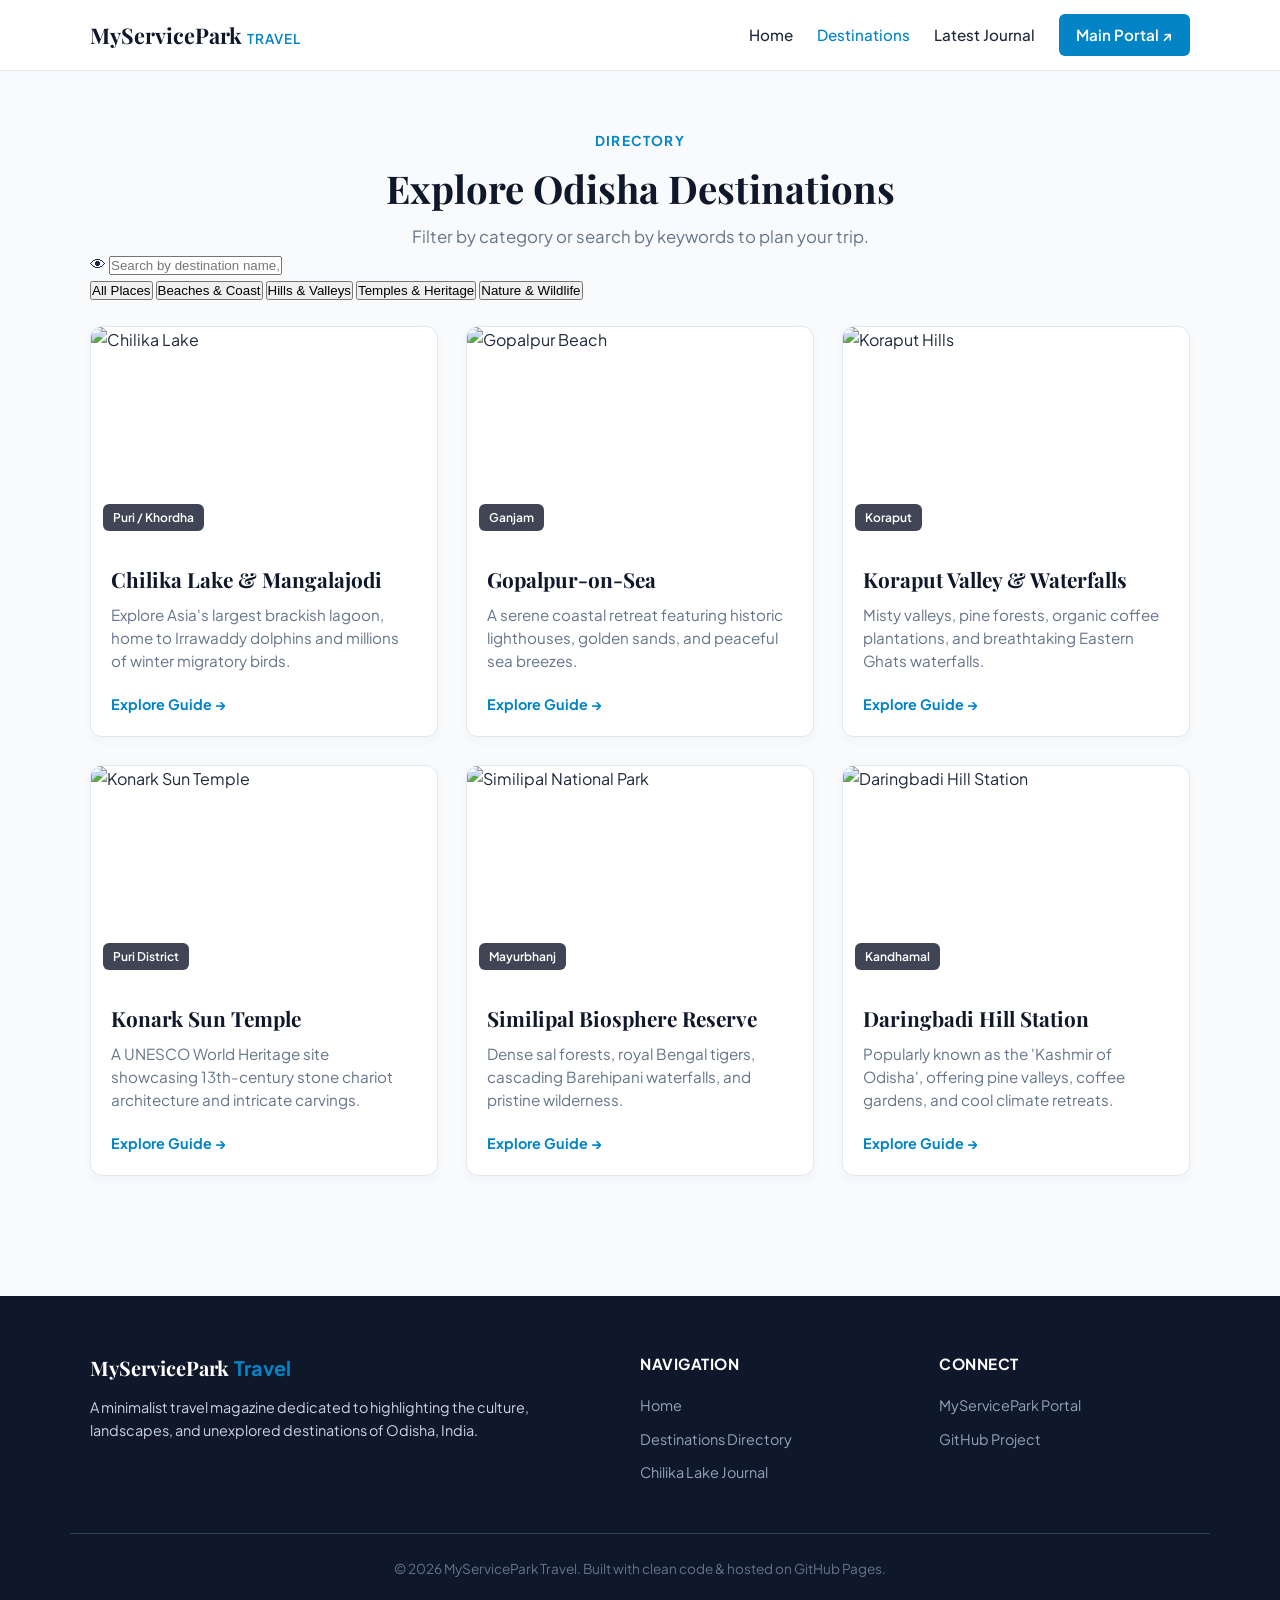
==== commit c0a5adcb: "Revise HTML structure and update metadata Updated the title and description meta tags for better SEO" ====
--- a/destinations/index.html
+++ b/destinations/index.html
@@ -3,13 +3,13 @@
 <head>
   <meta charset="UTF-8" />
   <meta name="viewport" content="width=device-width, initial-scale=1.0" />
-  <title>Explore Odisha Destinations | MyServicePark Travel</title>
-  <meta name="description" content="Browse and search Odisha's top beaches, hill stations, temples, waterfalls, and nature spots." />
-  
+  <title>Destinations Directory | MyServicePark Travel</title>
+  <meta name="description" content="Explore and search all curated travel destinations across Odisha." />
+
   <link rel="preconnect" href="https://fonts.googleapis.com">
   <link rel="preconnect" href="https://fonts.gstatic.com" crossorigin>
   <link href="https://fonts.googleapis.com/css2?family=Playfair+Display:ital,wght@0,600;0,700;1,400&family=Plus+Jakarta+Sans:wght@400;500;600;700&display=swap" rel="stylesheet">
-  
+
   <link rel="stylesheet" href="../style.css" />
 </head>
 <body>
@@ -21,51 +21,130 @@
         MyServicePark <span>Travel</span>
       </a>
 
-      <button class="menu-toggle" aria-label="Toggle Navigation">
-        <svg width="24" height="24" viewBox="0 0 24 24" fill="none" stroke="currentColor" stroke-width="2"><path d="M4 6h16M4 12h16M4 18h16"/></svg>
-      </button>
+      <button class="menu-toggle" aria-label="Toggle navigation">&#9776;</button>
 
       <nav class="nav-menu">
         <a href="../index.html" class="nav-link">Home</a>
         <a href="index.html" class="nav-link active">Destinations</a>
-        <a href="../articles/gopalpur-beach.html" class="nav-link">Latest Journal</a>
+        <a href="../articles/chilika-lake.html" class="nav-link">Latest Journal</a>
         <a href="https://myservicepark.com/" target="_blank" rel="noopener" class="nav-link nav-btn">Main Portal &nearr;</a>
       </nav>
     </div>
   </header>
 
   <!-- Page Header -->
-  <section style="padding: 3.5rem 0 1.5rem 0; text-align: center;">
-    <div class="container">
+  <section class="section-block container" style="padding-bottom: 1.5rem;">
+    <div class="section-center-header">
       <span class="section-tag">Directory</span>
       <h1 class="section-title">Explore Odisha Destinations</h1>
-      <p class="section-subtitle" style="margin: 0 auto 2.5rem auto;">Filter by category or search by keywords to plan your trip.</p>
+      <p class="section-description">Filter by category or search by keywords to plan your trip.</p>
+    </div>
+
+    <!-- Search & Filter Bar Controls -->
+    <div class="filter-controls-container">
+      <div class="search-input-wrapper">
+        <span class="search-icon">&#128065;</span>
+        <input type="text" id="destinationSearch" class="search-input" placeholder="Search by destination name, district, or keyword..." />
+      </div>
+
+      <div class="filter-tabs">
+        <button class="filter-btn active" data-category="all">All Places</button>
+        <button class="filter-btn" data-category="beaches">Beaches & Coast</button>
+        <button class="filter-btn" data-category="hills">Hills & Valleys</button>
+        <button class="filter-btn" data-category="heritage">Temples & Heritage</button>
+        <button class="filter-btn" data-category="nature">Nature & Wildlife</button>
+      </div>
     </div>
   </section>
 
-  <!-- Main Discovery Hub -->
-  <section style="padding-bottom: 5rem;">
-    <div class="container">
-      
-      <!-- Interactive Filter Bar -->
-      <div class="filter-controls">
-        <div class="search-box">
-          <span class="search-icon">🔍</span>
-          <input type="text" id="destination-search" class="search-input" placeholder="Search by name, district, or category (e.g. Gopalpur, Ganjam, Beach)..." />
+  <!-- Directory Cards Grid -->
+  <section class="section-block container" style="padding-top: 0;">
+    <div class="cards-grid" id="destinationsGrid">
+
+      <!-- Card 1 -->
+      <article class="destination-card" data-category="nature" data-keywords="chilika lake mangalajodi lagoon puri khordha bird sanctuary dolphins">
+        <div class="card-image-wrap">
+          <img src="https://images.unsplash.com/photo-1501785888041-af3ef285b470?auto=format&fit=crop&w=800&q=80" alt="Chilika Lake" />
+          <span class="card-badge">Puri / Khordha</span>
         </div>
+        <div class="card-content">
+          <h3 class="card-title">Chilika Lake & Mangalajodi</h3>
+          <p class="card-text">Explore Asia's largest brackish lagoon, home to Irrawaddy dolphins and millions of winter migratory birds.</p>
+          <a href="../articles/chilika-lake.html" class="card-link">Explore Guide &rarr;</a>
+        </div>
+      </article>
 
-        <div class="category-pills">
-          <button class="pill-btn active" data-category="all">All Places</button>
-          <button class="pill-btn" data-category="beaches">Beaches & Coast</button>
-          <button class="pill-btn" data-category="hills">Hills & Valleys</button>
-          <button class="pill-btn" data-category="temples">Temples & Heritage</button>
-          <button class="pill-btn" data-category="nature">Nature & Wildlife</button>
+      <!-- Card 2 -->
+      <article class="destination-card" data-category="beaches" data-keywords="gopalpur beach sea ganjam lighthouse retreat coastal">
+        <div class="card-image-wrap">
+          <img src="https://images.unsplash.com/photo-1432405972618-c60b0225b8f9?auto=format&fit=crop&w=800&q=80" alt="Gopalpur Beach" />
+          <span class="card-badge">Ganjam</span>
         </div>
-      </div>
+        <div class="card-content">
+          <h3 class="card-title">Gopalpur-on-Sea</h3>
+          <p class="card-text">A serene coastal retreat featuring historic lighthouses, golden sands, and peaceful sea breezes.</p>
+          <a href="../articles/chilika-lake.html" class="card-link">Explore Guide &rarr;</a>
+        </div>
+      </article>
 
-      <!-- Destination Grid Output -->
-      <div id="all-destinations-grid" class="destinations-grid"></div>
+      <!-- Card 3 -->
+      <article class="destination-card" data-category="hills" data-keywords="koraput valley waterfalls eastern ghats coffee plantation hills">
+        <div class="card-image-wrap">
+          <img src="https://images.unsplash.com/photo-1464822759023-fed622ff2c3b?auto=format&fit=crop&w=800&q=80" alt="Koraput Hills" />
+          <span class="card-badge">Koraput</span>
+        </div>
+        <div class="card-content">
+          <h3 class="card-title">Koraput Valley & Waterfalls</h3>
+          <p class="card-text">Misty valleys, pine forests, organic coffee plantations, and breathtaking Eastern Ghats waterfalls.</p>
+          <a href="../articles/chilika-lake.html" class="card-link">Explore Guide &rarr;</a>
+        </div>
+      </article>
 
+      <!-- Card 4 -->
+      <article class="destination-card" data-category="heritage" data-keywords="konark sun temple heritage puri architecture stone sculptures">
+        <div class="card-image-wrap">
+          <img src="https://images.unsplash.com/photo-1548013146-72479768bada?auto=format&fit=crop&w=800&q=80" alt="Konark Sun Temple" />
+          <span class="card-badge">Puri District</span>
+        </div>
+        <div class="card-content">
+          <h3 class="card-title">Konark Sun Temple</h3>
+          <p class="card-text">A UNESCO World Heritage site showcasing 13th-century stone chariot architecture and intricate carvings.</p>
+          <a href="../articles/chilika-lake.html" class="card-link">Explore Guide &rarr;</a>
+        </div>
+      </article>
+
+      <!-- Card 5 -->
+      <article class="destination-card" data-category="nature" data-keywords="similipal national park tiger reserve mayurbhanj forest waterfalls">
+        <div class="card-image-wrap">
+          <img src="https://images.unsplash.com/photo-1448375240586-882707db888b?auto=format&fit=crop&w=800&q=80" alt="Similipal National Park" />
+          <span class="card-badge">Mayurbhanj</span>
+        </div>
+        <div class="card-content">
+          <h3 class="card-title">Similipal Biosphere Reserve</h3>
+          <p class="card-text">Dense sal forests, royal Bengal tigers, cascading Barehipani waterfalls, and pristine wilderness.</p>
+          <a href="../articles/chilika-lake.html" class="card-link">Explore Guide &rarr;</a>
+        </div>
+      </article>
+
+      <!-- Card 6 -->
+      <article class="destination-card" data-category="hills" data-keywords="daringbadi Kashmir of odisha kandhamal pine forest snow cold hill station">
+        <div class="card-image-wrap">
+          <img src="https://images.unsplash.com/photo-1506744038136-46273834b3fb?auto=format&fit=crop&w=800&q=80" alt="Daringbadi Hill Station" />
+          <span class="card-badge">Kandhamal</span>
+        </div>
+        <div class="card-content">
+          <h3 class="card-title">Daringbadi Hill Station</h3>
+          <p class="card-text">Popularly known as the 'Kashmir of Odisha', offering pine valleys, coffee gardens, and cool climate retreats.</p>
+          <a href="../articles/chilika-lake.html" class="card-link">Explore Guide &rarr;</a>
+        </div>
+      </article>
+
+    </div>
+
+    <!-- Empty State Message -->
+    <div id="noResults" class="no-results-box" style="display: none;">
+      <h3>No matching destinations found</h3>
+      <p>Try searching with a different keyword or resetting your filter category.</p>
     </div>
   </section>
 
@@ -81,22 +160,22 @@
         <ul>
           <li><a href="../index.html">Home</a></li>
           <li><a href="index.html">Destinations Directory</a></li>
-          <li><a href="../articles/gopalpur-beach.html">Gopalpur Beach Guide</a></li>
+          <li><a href="../articles/chilika-lake.html">Chilika Lake Journal</a></li>
         </ul>
       </div>
       <div class="footer-links">
         <h4>Connect</h4>
         <ul>
           <li><a href="https://myservicepark.com/" target="_blank" rel="noopener">MyServicePark Portal</a></li>
+          <li><a href="https://github.com/sangamswain/myservicepark-travel" target="_blank" rel="noopener">GitHub Project</a></li>
         </ul>
       </div>
     </div>
     <div class="container footer-bottom">
-      <p>&copy; 2026 MyServicePark Travel.</p>
+      <p>&copy; 2026 MyServicePark Travel. Built with clean code & hosted on GitHub Pages.</p>
     </div>
   </footer>
 
-  <script src="../data/destinations.js"></script>
   <script src="../script.js"></script>
 </body>
 </html>
--- a/style.css
+++ b/style.css
@@ -1,43 +1,21 @@
 /* ==========================================================================
-   MYSERVICEPARK TRAVEL - DESIGN SYSTEM & TYPOGRAPHY
-   Aesthetic: Warm Editorial, Travel Magazine & Minimalist Luxury
+   MYSERVICEPARK TRAVEL - MASTER DESIGN SYSTEM
    ========================================================================== */
 
 :root {
-  /* Color Palette */
-  --bg-primary: #FAF8F5;       /* Warm Off-White */
-  --bg-secondary: #F2EFE9;     /* Soft Cream */
-  --bg-card: #FFFFFF;          /* Pure White */
-  --text-main: #1C2421;        /* Deep Charcoal/Black */
-  --text-muted: #5A6561;       /* Soft Muted Green-Grey */
-  
-  --brand-primary: #1E3A2B;    /* Deep Forest Green */
-  --brand-accent: #2E5A44;     /* Medium Forest Green */
-  --brand-warm: #C87D55;       /* Earthy Terracotta/Sand */
-  --brand-gold: #D4A359;       /* Sand Gold */
-  
-  --border-light: #E2DDD5;     /* Delicate Earth Border */
-  --border-hover: #C5BCB0;
-  
-  /* Typography */
-  --font-heading: 'Playfair Display', Georgia, 'Times New Roman', serif;
-  --font-body: 'Plus Jakarta Sans', -apple-system, BlinkMacSystemFont, 'Segoe UI', Roboto, sans-serif;
-  
-  /* Layout & Spacing */
-  --max-width: 1240px;
-  --header-height: 80px;
-  --radius-sm: 4px;
-  --radius-md: 8px;
-  --radius-lg: 16px;
-  
-  /* Shadows & Transitions */
-  --shadow-sm: 0 2px 8px rgba(28, 36, 33, 0.04);
-  --shadow-md: 0 8px 24px rgba(28, 36, 33, 0.08);
-  --shadow-hover: 0 16px 32px rgba(28, 36, 33, 0.12);
-  --transition: all 0.3s cubic-bezier(0.16, 1, 0.3, 1);
-}
-
-/* Reset & Base Styles */
+  --primary: #0284c7;
+  --primary-hover: #0369a1;
+  --dark-bg: #0f172a;
+  --text-main: #1e293b;
+  --text-muted: #64748b;
+  --card-bg: #ffffff;
+  --border-color: #e2e8f0;
+  --font-heading: 'Playfair Display', Georgia, serif;
+  --font-body: 'Plus Jakarta Sans', system-ui, -apple-system, sans-serif;
+  --max-width: 1140px;
+  --radius: 12px;
+}
+
 *, *::before, *::after {
   box-sizing: border-box;
   margin: 0;
@@ -50,10 +28,10 @@
 }
 
 body {
-  background-color: var(--bg-primary);
+  font-family: var(--font-body);
   color: var(--text-main);
-  font-family: var(--font-body);
-  line-height: 1.7;
+  background-color: #f8fafc;
+  line-height: 1.6;
   -webkit-font-smoothing: antialiased;
   overflow-x: hidden;
 }
@@ -64,569 +42,720 @@
   display: block;
 }
 
-a {
-  color: inherit;
-  text-decoration: none;
-  transition: var(--transition);
-}
-
-ul {
-  list-style: none;
-}
-
-/* Typography Helpers */
-h1, h2, h3, h4, .serif {
-  font-family: var(--font-heading);
-  font-weight: 600;
-  line-height: 1.25;
-  color: var(--brand-primary);
-}
-
-.section-tag {
-  display: inline-block;
-  font-size: 0.825rem;
-  font-weight: 700;
-  text-transform: uppercase;
-  letter-spacing: 2px;
-  color: var(--brand-warm);
-  margin-bottom: 0.75rem;
-}
-
-.section-title {
-  font-size: 2.25rem;
-  margin-bottom: 1rem;
-}
-
-@media (min-width: 768px) {
-  .section-title { font-size: 2.75rem; }
-}
-
-.section-subtitle {
-  color: var(--text-muted);
-  font-size: 1.1rem;
-  max-width: 650px;
-  margin-bottom: 2.5rem;
-}
-
-/* Container */
 .container {
-  width: 90%;
+  width: 100%;
   max-width: var(--max-width);
   margin: 0 auto;
-}
-
-/* ==========================================================================
-   NAVIGATION BAR
-   ========================================================================== */
+  padding: 0 1.25rem;
+}
+
+/* Header & Navigation */
 .site-header {
+  background: var(--card-bg);
+  border-bottom: 1px solid var(--border-color);
   position: sticky;
   top: 0;
-  left: 0;
-  width: 100%;
-  height: var(--header-height);
-  background-color: rgba(250, 248, 245, 0.92);
-  backdrop-filter: blur(10px);
-  -webkit-backdrop-filter: blur(10px);
-  z-index: 1000;
-  border-bottom: 1px solid var(--border-light);
+  z-index: 100;
 }
 
 .nav-wrapper {
   display: flex;
   align-items: center;
   justify-content: space-between;
-  height: 100%;
+  height: 70px;
 }
 
 .brand-logo {
-  display: flex;
-  align-items: center;
-  gap: 0.5rem;
   font-family: var(--font-heading);
   font-size: 1.35rem;
   font-weight: 700;
-  color: var(--brand-primary);
-  letter-spacing: -0.5px;
+  color: var(--dark-bg);
+  text-decoration: none;
 }
 
 .brand-logo span {
-  color: var(--brand-warm);
-  font-style: italic;
-  font-weight: 400;
+  color: var(--primary);
+  font-family: var(--font-body);
+  font-size: 0.85rem;
+  font-weight: 600;
+  text-transform: uppercase;
+  letter-spacing: 1px;
 }
 
 .nav-menu {
   display: flex;
   align-items: center;
-  gap: 2rem;
+  gap: 1.5rem;
 }
 
 .nav-link {
+  text-decoration: none;
+  color: var(--text-main);
+  font-weight: 500;
   font-size: 0.95rem;
-  font-weight: 500;
-  color: var(--text-main);
-  position: relative;
-  padding: 0.25rem 0;
-}
-
-.nav-link::after {
-  content: '';
-  position: absolute;
-  bottom: 0;
-  left: 0;
-  width: 0%;
-  height: 2px;
-  background-color: var(--brand-warm);
-  transition: var(--transition);
-}
-
-.nav-link:hover::after,
-.nav-link.active::after {
-  width: 100%;
+  transition: color 0.2s;
+}
+
+.nav-link:hover, .nav-link.active {
+  color: var(--primary);
 }
 
 .nav-btn {
-  background-color: var(--brand-primary);
-  color: #FFFFFF !important;
-  padding: 0.6rem 1.25rem;
-  border-radius: var(--radius-sm);
+  background: var(--primary);
+  color: #fff !important;
+  padding: 0.55rem 1.1rem;
+  border-radius: 6px;
   font-weight: 600;
+  transition: background 0.2s ease;
+  text-align: center;
 }
 
 .nav-btn:hover {
-  background-color: var(--brand-accent);
-  transform: translateY(-2px);
+  background: var(--primary-hover);
 }
 
 .menu-toggle {
   display: none;
   background: none;
   border: none;
+  font-size: 1.5rem;
   cursor: pointer;
+  color: var(--dark-bg);
   padding: 0.5rem;
-  color: var(--brand-primary);
-}
-
-/* Mobile Nav Overlay */
-@media (max-width: 868px) {
-  .menu-toggle { display: block; }
-  
-  .nav-menu {
-    position: fixed;
-    top: var(--header-height);
-    right: -100%;
-    width: 80%;
-    max-width: 360px;
-    height: calc(100vh - var(--header-height));
-    background-color: var(--bg-primary);
-    flex-direction: column;
-    align-items: flex-start;
-    padding: 2.5rem 2rem;
-    gap: 1.5rem;
-    box-shadow: var(--shadow-md);
-    border-left: 1px solid var(--border-light);
-    transition: var(--transition);
-  }
-  
-  .nav-menu.is-active {
-    right: 0;
-  }
-}
-
-/* ==========================================================================
-   BUTTONS & UI CONTROLS
-   ========================================================================== */
-.btn {
-  display: inline-flex;
+}
+
+/* Hero Section */
+.hero-section {
+  position: relative;
+  min-height: 480px;
+  display: flex;
+  align-items: center;
+  color: #ffffff;
+  padding: 4rem 0;
+  overflow: hidden;
+}
+
+.hero-bg {
+  position: absolute;
+  top: 0;
+  left: 0;
+  width: 100%;
+  height: 100%;
+  background-size: cover;
+  background-position: center;
+  z-index: 1;
+}
+
+.hero-overlay {
+  position: absolute;
+  top: 0;
+  left: 0;
+  width: 100%;
+  height: 100%;
+  background: linear-gradient(180deg, rgba(15, 23, 42, 0.75) 0%, rgba(15, 23, 42, 0.9) 100%);
+  z-index: 2;
+}
+
+.hero-content {
+  position: relative;
+  z-index: 3;
+  max-width: 780px;
+}
+
+.section-tag {
+  display: inline-block;
+  color: var(--primary);
+  font-size: 0.85rem;
+  font-weight: 700;
+  text-transform: uppercase;
+  letter-spacing: 1.2px;
+  margin-bottom: 0.5rem;
+}
+
+.section-tag.hero-tag {
+  color: #38bdf8;
+}
+
+.section-tag.light {
+  color: #38bdf8;
+}
+
+.hero-title {
+  font-family: var(--font-heading);
+  font-size: clamp(2rem, 5vw, 3.2rem);
+  line-height: 1.2;
+  margin-bottom: 1rem;
+}
+
+.hero-subtitle {
+  font-size: 1.1rem;
+  color: #cbd5e1;
+  line-height: 1.6;
+  margin-bottom: 1.75rem;
+}
+
+.hero-actions {
+  display: flex;
+  gap: 1rem;
+  flex-wrap: wrap;
+}
+
+.hero-btn {
+  display: inline-block;
+  padding: 0.75rem 1.4rem;
+  border-radius: 8px;
+  font-weight: 600;
+  text-decoration: none;
+  transition: all 0.2s ease;
+}
+
+.hero-btn.primary {
+  background: var(--primary);
+  color: #fff;
+}
+
+.hero-btn.primary:hover {
+  background: var(--primary-hover);
+}
+
+.hero-btn.secondary {
+  background: rgba(255, 255, 255, 0.15);
+  color: #fff;
+  border: 1px solid rgba(255, 255, 255, 0.3);
+}
+
+.hero-btn.secondary:hover {
+  background: rgba(255, 255, 255, 0.25);
+}
+
+/* General Layout Sections */
+.section-block {
+  padding: 3.5rem 1.25rem;
+}
+
+.section-center-header {
+  text-align: center;
+  max-width: 700px;
+  margin: 0 auto;
+}
+
+.section-header-flex {
+  display: flex;
+  justify-content: space-between;
+  align-items: flex-end;
+  margin-bottom: 2rem;
+  flex-wrap: wrap;
+  gap: 1rem;
+}
+
+.section-title {
+  font-family: var(--font-heading);
+  font-size: clamp(1.75rem, 4vw, 2.4rem);
+  line-height: 1.25;
+  color: var(--dark-bg);
+  margin-top: 0.25rem;
+}
+
+.section-description {
+  font-size: 1.05rem;
+  color: var(--text-muted);
+  margin-top: 0.75rem;
+}
+
+.text-link {
+  color: var(--primary);
+  text-decoration: none;
+  font-weight: 600;
+  font-size: 0.95rem;
+  transition: color 0.2s;
+}
+
+.text-link:hover {
+  color: var(--primary-hover);
+}
+
+/* Cards Grid Layout */
+.cards-grid {
+  display: grid;
+  grid-template-columns: repeat(auto-fit, minmax(300px, 1fr));
+  gap: 1.75rem;
+}
+
+.destination-card {
+  background: var(--card-bg);
+  border: 1px solid var(--border-color);
+  border-radius: var(--radius);
+  overflow: hidden;
+  box-shadow: 0 4px 12px rgba(0, 0, 0, 0.03);
+  transition: transform 0.25s ease, box-shadow 0.25s ease;
+  display: flex;
+  flex-direction: column;
+}
+
+.destination-card:hover {
+  transform: translateY(-4px);
+  box-shadow: 0 10px 25px rgba(0, 0, 0, 0.08);
+}
+
+.card-image-wrap {
+  position: relative;
+  width: 100%;
+  aspect-ratio: 16 / 10;
+  overflow: hidden;
+}
+
+.card-image-wrap img {
+  width: 100%;
+  height: 100%;
+  object-fit: cover;
+  transition: transform 0.35s ease;
+}
+
+.destination-card:hover .card-image-wrap img {
+  transform: scale(1.05);
+}
+
+.card-badge {
+  position: absolute;
+  bottom: 12px;
+  left: 12px;
+  background: rgba(15, 23, 42, 0.8);
+  backdrop-filter: blur(4px);
+  color: #fff;
+  font-size: 0.75rem;
+  font-weight: 600;
+  padding: 4px 10px;
+  border-radius: 6px;
+}
+
+.card-content {
+  padding: 1.25rem;
+  display: flex;
+  flex-direction: column;
+  flex-grow: 1;
+}
+
+.card-title {
+  font-family: var(--font-heading);
+  font-size: 1.3rem;
+  color: var(--dark-bg);
+  margin-bottom: 0.5rem;
+}
+
+.card-text {
+  font-size: 0.95rem;
+  color: var(--text-muted);
+  margin-bottom: 1.25rem;
+  line-height: 1.5;
+  flex-grow: 1;
+}
+
+.card-link {
+  color: var(--primary);
+  text-decoration: none;
+  font-weight: 700;
+  font-size: 0.9rem;
+  transition: color 0.2s;
+}
+
+.card-link:hover {
+  color: var(--primary-hover);
+}
+
+/* Ecosystem Banner */
+.ecosystem-box {
+  background: linear-gradient(135deg, var(--dark-bg), #1e293b);
+  color: #ffffff;
+  padding: 2.5rem;
+  border-radius: var(--radius);
+  display: flex;
+  justify-content: space-between;
+  align-items: center;
+  gap: 2rem;
+  flex-wrap: wrap;
+}
+
+.ecosystem-title {
+  font-family: var(--font-heading);
+  font-size: 1.75rem;
+  margin: 0.25rem 0 0.5rem;
+}
+
+.ecosystem-text {
+  color: #cbd5e1;
+  max-width: 600px;
+  font-size: 1rem;
+}
+
+.ecosystem-btn {
+  background: var(--primary);
+  color: #fff;
+  text-decoration: none;
+  padding: 0.85rem 1.6rem;
+  border-radius: 8px;
+  font-weight: 600;
+  white-space: nowrap;
+  transition: background 0.2s;
+}
+
+.ecosystem-btn:hover {
+  background: var(--primary-hover);
+}
+
+/* Article Layout Structure */
+.article-header {
+  margin: 2.5rem 0 1.5rem;
+  text-align: center;
+}
+
+.article-meta-bar {
+  display: flex;
   align-items: center;
   justify-content: center;
+  flex-wrap: wrap;
   gap: 0.5rem;
-  padding: 0.85rem 1.75rem;
-  font-family: var(--font-body);
-  font-size: 0.95rem;
-  font-weight: 600;
-  border-radius: var(--radius-sm);
-  cursor: pointer;
-  transition: var(--transition);
-  border: 1px solid transparent;
-}
-
-.btn-primary {
-  background-color: var(--brand-primary);
-  color: #FFFFFF;
-}
-
-.btn-primary:hover {
-  background-color: var(--brand-accent);
-  box-shadow: var(--shadow-sm);
-  transform: translateY(-2px);
-}
-
-.btn-secondary {
-  background-color: transparent;
-  color: var(--brand-primary);
-  border-color: var(--brand-primary);
-}
-
-.btn-secondary:hover {
-  background-color: var(--brand-primary);
-  color: #FFFFFF;
-}
-
-/* ==========================================================================
-   HERO SECTION
-   ========================================================================== */
-.hero {
-  position: relative;
-  min-height: 82vh;
-  display: flex;
-  align-items: center;
-  justify-content: center;
-  padding: 4rem 1rem;
-  background-size: cover;
-  background-position: center;
-  background-repeat: no-repeat;
-  color: #FFFFFF;
-  margin-bottom: 4rem;
-}
-
-.hero-overlay {
-  position: absolute;
-  inset: 0;
-  background: linear-gradient(180deg, rgba(28,36,33,0.3) 0%, rgba(28,36,33,0.75) 100%);
-}
-
-.hero-content {
-  position: relative;
-  z-index: 2;
-  text-align: center;
-  max-width: 850px;
-}
-
-.hero-tag {
-  color: var(--brand-gold);
-  font-weight: 700;
-  letter-spacing: 3px;
-  font-size: 0.85rem;
-  text-transform: uppercase;
-  margin-bottom: 1rem;
-  display: block;
-}
-
-.hero-title {
-  font-size: 2.75rem;
-  color: #FFFFFF;
-  margin-bottom: 1.25rem;
-  letter-spacing: -0.5px;
-}
-
-@media (min-width: 768px) {
-  .hero-title { font-size: 4rem; }
-}
-
-.hero-description {
-  font-size: 1.15rem;
-  color: rgba(255, 255, 255, 0.9);
-  max-width: 680px;
-  margin: 0 auto 2rem auto;
-  font-weight: 400;
-}
-
-.hero-actions {
-  display: flex;
-  gap: 1rem;
-  justify-content: center;
-  flex-wrap: wrap;
-}
-
-/* ==========================================================================
-   FEATURED & DESTINATION CARDS GRID
-   ========================================================================== */
-.destinations-grid {
-  display: grid;
-  grid-template-columns: 1fr;
-  gap: 2rem;
-  margin-bottom: 4rem;
-}
-
-@media (min-width: 640px) {
-  .destinations-grid { grid-template-columns: repeat(2, 1fr); }
-}
-
-@media (min-width: 1024px) {
-  .destinations-grid { grid-template-columns: repeat(3, 1fr); }
-}
-
-.card {
-  background-color: var(--bg-card);
-  border: 1px solid var(--border-light);
-  border-radius: var(--radius-md);
-  overflow: hidden;
-  transition: var(--transition);
-  display: flex;
-  flex-direction: column;
-}
-
-.card:hover {
-  transform: translateY(-6px);
-  box-shadow: var(--shadow-hover);
-  border-color: var(--border-hover);
-}
-
-.card-img-wrapper {
-  position: relative;
-  width: 100%;
-  height: 240px;
-  overflow: hidden;
-  background-color: var(--bg-secondary);
-}
-
-.card-img {
-  width: 100%;
-  height: 100%;
-  object-fit: cover;
-  transition: transform 0.6s ease;
-}
-
-.card:hover .card-img {
-  transform: scale(1.05);
-}
-
-.card-badge {
-  position: absolute;
-  top: 1rem;
-  left: 1rem;
-  background-color: rgba(250, 248, 245, 0.92);
-  color: var(--brand-primary);
-  padding: 0.3rem 0.75rem;
-  border-radius: var(--radius-sm);
-  font-size: 0.75rem;
-  font-weight: 700;
-  text-transform: uppercase;
-  letter-spacing: 1px;
-}
-
-.card-content {
-  padding: 1.5rem;
-  display: flex;
-  flex-direction: column;
-  flex-grow: 1;
-}
-
-.card-meta {
-  font-size: 0.85rem;
-  color: var(--brand-warm);
-  font-weight: 600;
-  margin-bottom: 0.5rem;
-}
-
-.card-title {
-  font-size: 1.35rem;
-  margin-bottom: 0.75rem;
-  color: var(--text-main);
-}
-
-.card-excerpt {
-  font-size: 0.925rem;
+  font-size: 0.88rem;
   color: var(--text-muted);
-  margin-bottom: 1.5rem;
-  flex-grow: 1;
-}
-
-.card-link {
-  font-size: 0.9rem;
-  font-weight: 700;
-  color: var(--brand-primary);
-  display: inline-flex;
-  align-items: center;
-  gap: 0.35rem;
-}
-
-.card-link:hover {
-  color: var(--brand-warm);
-}
-
-/* ==========================================================================
-   SEARCH & CATEGORY FILTERING UI
-   ========================================================================== */
-.filter-controls {
-  margin-bottom: 3rem;
-  background-color: var(--bg-card);
-  padding: 1.5rem;
-  border-radius: var(--radius-md);
-  border: 1px solid var(--border-light);
-  box-shadow: var(--shadow-sm);
-}
-
-.search-box {
-  width: 100%;
-  position: relative;
-  margin-bottom: 1.25rem;
-}
-
-.search-input {
-  width: 100%;
-  padding: 0.85rem 1rem 0.85rem 2.75rem;
-  font-family: var(--font-body);
-  font-size: 1rem;
-  border: 1px solid var(--border-light);
-  border-radius: var(--radius-sm);
-  background-color: var(--bg-primary);
-  color: var(--text-main);
-  outline: none;
-  transition: var(--transition);
-}
-
-.search-input:focus {
-  border-color: var(--brand-primary);
-  background-color: #FFFFFF;
-}
-
-.search-icon {
-  position: absolute;
-  left: 0.85rem;
-  top: 50%;
-  transform: translateY(-50%);
-  color: var(--text-muted);
-  pointer-events: none;
-}
-
-.category-pills {
-  display: flex;
-  gap: 0.5rem;
-  flex-wrap: wrap;
-}
-
-.pill-btn {
-  background-color: var(--bg-primary);
-  border: 1px solid var(--border-light);
-  padding: 0.45rem 1rem;
-  border-radius: 30px;
-  font-size: 0.85rem;
-  font-weight: 600;
-  color: var(--text-muted);
-  cursor: pointer;
-  transition: var(--transition);
-}
-
-.pill-btn:hover,
-.pill-btn.active {
-  background-color: var(--brand-primary);
-  color: #FFFFFF;
-  border-color: var(--brand-primary);
-}
-
-.empty-state {
-  text-align: center;
-  padding: 4rem 1rem;
-  color: var(--text-muted);
-}
-
-.empty-state h3 {
-  margin-bottom: 0.5rem;
-}
-
-/* ==========================================================================
-   TRAVEL ARTICLE / GUIDE LAYOUT
-   ========================================================================== */
-.article-header {
-  padding: 3rem 0 2rem 0;
-  text-align: center;
-  max-width: 800px;
-  margin: 0 auto;
-}
-
-.article-meta-bar {
-  display: flex;
-  align-items: center;
-  justify-content: center;
-  gap: 1.5rem;
-  font-size: 0.9rem;
-  color: var(--text-muted);
-  margin-top: 1rem;
-}
-
-.article-hero-img {
-  width: 100%;
-  max-height: 520px;
-  object-fit: cover;
-  border-radius: var(--radius-md);
-  margin-bottom: 3rem;
 }
 
 .article-layout {
   display: grid;
-  grid-template-columns: 1fr;
-  gap: 3rem;
-  margin-bottom: 5rem;
-}
-
-@media (min-width: 992px) {
-  .article-layout {
-    grid-template-columns: 280px 1fr;
-  }
-}
-
-/* Sidebar Info Panel */
+  grid-template-columns: 310px 1fr;
+  gap: 2.5rem;
+  margin: 2.5rem 0 4rem;
+  align-items: start;
+}
+
+/* Travel Quick Facts Sidebar */
 .travel-quick-info {
-  background-color: var(--bg-card);
-  border: 1px solid var(--border-light);
-  border-radius: var(--radius-md);
+  background: var(--card-bg);
+  border: 1px solid var(--border-color);
+  border-radius: var(--radius);
   padding: 1.5rem;
+  box-shadow: 0 2px 10px rgba(0, 0, 0, 0.03);
   position: sticky;
-  top: 100px;
-  height: fit-content;
+  top: 90px;
 }
 
 .info-title {
-  font-size: 1.1rem;
-  margin-bottom: 1rem;
-  border-bottom: 2px solid var(--bg-secondary);
-  padding-bottom: 0.5rem;
-}
-
-.info-item {
-  margin-bottom: 1rem;
-  font-size: 0.9rem;
+  font-family: var(--font-heading);
+  font-size: 1.25rem;
+  color: var(--dark-bg);
+  padding-bottom: 0.75rem;
+  border-bottom: 2px solid var(--border-color);
+  margin-bottom: 1.25rem;
+}
+
+.info-grid {
+  display: flex;
+  flex-direction: column;
+  gap: 1rem;
 }
 
 .info-item label {
   display: block;
-  font-weight: 700;
-  color: var(--brand-warm);
   font-size: 0.75rem;
   text-transform: uppercase;
-}
-
-/* Article Body */
+  letter-spacing: 0.8px;
+  color: var(--text-muted);
+  font-weight: 700;
+  margin-bottom: 0.15rem;
+}
+
+.info-item span {
+  font-size: 0.95rem;
+  color: var(--text-main);
+  font-weight: 600;
+  line-height: 1.4;
+  display: block;
+}
+
+.sidebar-action-btn {
+  display: block;
+  width: 100%;
+  margin-top: 1.5rem;
+  padding: 0.8rem 1rem;
+  background: var(--primary);
+  color: #ffffff;
+  text-align: center;
+  text-decoration: none;
+  font-weight: 600;
+  font-size: 0.9rem;
+  border-radius: 8px;
+  box-shadow: 0 4px 12px rgba(2, 132, 199, 0.25);
+  transition: all 0.2s ease;
+}
+
+.sidebar-action-btn:hover {
+  background: var(--primary-hover);
+  transform: translateY(-1px);
+}
+
+/* Article Content Formatting */
 .article-body h2 {
-  font-size: 1.85rem;
-  margin: 2rem 0 1rem 0;
-  border-bottom: 1px solid var(--border-light);
-  padding-bottom: 0.5rem;
+  font-family: var(--font-heading);
+  font-size: clamp(1.4rem, 3vw, 1.8rem);
+  color: var(--dark-bg);
+  margin: 2rem 0 1rem;
+}
+
+.article-body h2:first-child {
+  margin-top: 0;
 }
 
 .article-body p {
   margin-bottom: 1.25rem;
   font-size: 1.05rem;
+  color: #334155;
+  line-height: 1.75;
 }
 
 .article-body ul {
-  margin: 1rem 0 1.5rem 1.5rem;
-  list-style: disc;
+  margin: 0 0 1.5rem 1.25rem;
 }
 
 .article-body li {
-  margin-bottom: 0.5rem;
-}
-
-/* Responsive Embeds & Gallery */
+  margin-bottom: 0.6rem;
+  font-size: 1.02rem;
+  color: #334155;
+  line-height: 1.6;
+}
+
+/* Infinite Instagram Carousel */
+.insta-carousel-wrapper {
+  margin: 2rem 0;
+  background: var(--card-bg);
+  border: 1px solid var(--border-color);
+  border-radius: var(--radius);
+  overflow: hidden;
+  box-shadow: 0 4px 20px rgba(0, 0, 0, 0.05);
+}
+
+.insta-carousel-viewport {
+  position: relative;
+  width: 100%;
+  aspect-ratio: 16 / 9;
+  background: #0f172a;
+}
+
+.insta-carousel-track {
+  display: flex;
+  width: 100%;
+  height: 100%;
+  overflow-x: auto;
+  scroll-snap-type: x mandatory;
+  scroll-behavior: smooth;
+  scrollbar-width: none;
+}
+
+.insta-carousel-track::-webkit-scrollbar {
+  display: none;
+}
+
+.insta-slide {
+  flex: 0 0 100%;
+  width: 100%;
+  height: 100%;
+  scroll-snap-align: start;
+  scroll-snap-stop: always;
+  position: relative;
+  user-select: none;
+}
+
+.insta-slide img {
+  width: 100%;
+  height: 100%;
+  object-fit: cover;
+  cursor: zoom-in;
+}
+
+.insta-badge {
+  position: absolute;
+  top: 12px;
+  right: 12px;
+  background: rgba(15, 23, 42, 0.75);
+  backdrop-filter: blur(4px);
+  color: #fff;
+  font-size: 0.75rem;
+  font-weight: 600;
+  padding: 4px 10px;
+  border-radius: 12px;
+  z-index: 5;
+}
+
+.insta-nav-btn {
+  position: absolute;
+  top: 50%;
+  transform: translateY(-50%);
+  background: rgba(255, 255, 255, 0.9);
+  border: none;
+  width: 38px;
+  height: 38px;
+  border-radius: 50%;
+  cursor: pointer;
+  display: flex;
+  align-items: center;
+  justify-content: center;
+  font-size: 1.2rem;
+  font-weight: bold;
+  color: var(--dark-bg);
+  box-shadow: 0 2px 8px rgba(0,0,0,0.25);
+  z-index: 6;
+  transition: background 0.2s, transform 0.2s;
+}
+
+.insta-nav-btn:hover {
+  background: #ffffff;
+  transform: translateY(-50%) scale(1.08);
+}
+
+.insta-nav-btn.prev { left: 12px; }
+.insta-nav-btn.next { right: 12px; }
+
+.insta-caption-bar {
+  padding: 1.1rem 1.25rem;
+  background: var(--card-bg);
+  border-top: 1px solid var(--border-color);
+}
+
+.insta-location-tag {
+  display: flex;
+  align-items: center;
+  gap: 0.4rem;
+  font-size: 0.8rem;
+  font-weight: 700;
+  color: var(--primary);
+  text-transform: uppercase;
+  margin-bottom: 0.35rem;
+}
+
+.insta-caption-text {
+  font-size: 0.95rem;
+  color: var(--text-main);
+  font-weight: 500;
+  line-height: 1.5;
+}
+
+.insta-dots {
+  display: flex;
+  justify-content: center;
+  gap: 6px;
+  margin-top: 0.85rem;
+}
+
+.insta-dot {
+  width: 7px;
+  height: 7px;
+  border-radius: 50%;
+  background: #cbd5e1;
+  transition: all 0.25s ease;
+  cursor: pointer;
+}
+
+.insta-dot.active {
+  background: var(--primary);
+  width: 18px;
+  border-radius: 4px;
+}
+
+/* Lightbox Modal */
+.lightbox-modal {
+  position: fixed;
+  top: 0;
+  left: 0;
+  width: 100vw;
+  height: 100vh;
+  background-color: rgba(15, 23, 42, 0.95);
+  backdrop-filter: blur(10px);
+  z-index: 9999;
+  display: flex;
+  flex-direction: column;
+  align-items: center;
+  justify-content: center;
+  opacity: 0;
+  pointer-events: none;
+  transition: opacity 0.25s ease-in-out;
+}
+
+.lightbox-modal.active {
+  opacity: 1;
+  pointer-events: auto;
+}
+
+.lightbox-header-bar {
+  position: absolute;
+  top: 15px;
+  left: 20px;
+  right: 20px;
+  display: flex;
+  justify-content: space-between;
+  align-items: center;
+  z-index: 10000;
+}
+
+.lightbox-controls {
+  display: flex;
+  gap: 8px;
+}
+
+.lightbox-btn {
+  background: rgba(255, 255, 255, 0.15);
+  border: 1px solid rgba(255, 255, 255, 0.25);
+  color: #fff;
+  padding: 6px 12px;
+  border-radius: 6px;
+  cursor: pointer;
+  font-size: 0.85rem;
+  font-family: var(--font-body);
+  transition: background 0.2s;
+}
+
+.lightbox-btn:hover {
+  background: rgba(255, 255, 255, 0.3);
+}
+
+.lightbox-close {
+  background: transparent;
+  border: none;
+  color: #ffffff;
+  font-size: 2.2rem;
+  cursor: pointer;
+  line-height: 1;
+}
+
+.lightbox-viewport {
+  width: 90vw;
+  height: 75vh;
+  display: flex;
+  align-items: center;
+  justify-content: center;
+  overflow: hidden;
+}
+
+.lightbox-img {
+  max-width: 100%;
+  max-height: 100%;
+  object-fit: contain;
+  transition: transform 0.25s cubic-bezier(0.25, 1, 0.5, 1);
+  transform-origin: center center;
+}
+
+.lightbox-caption-text {
+  color: #f1f5f9;
+  font-size: 0.95rem;
+  margin-top: 1rem;
+  text-align: center;
+  max-width: 800px;
+  padding: 0 1.25rem;
+}
+
+/* Video Wrapper */
 .video-wrapper {
   position: relative;
   padding-bottom: 56.25%;
   height: 0;
   overflow: hidden;
-  border-radius: var(--radius-md);
+  border-radius: var(--radius);
   margin: 2rem 0;
 }
 
@@ -639,127 +768,188 @@
   border: 0;
 }
 
-.photo-gallery {
-  display: grid;
-  grid-template-columns: repeat(auto-fit, minmax(220px, 1fr));
-  gap: 1rem;
-  margin: 2rem 0;
-}
-
-.gallery-thumb {
-  height: 180px;
-  width: 100%;
-  object-fit: cover;
-  border-radius: var(--radius-sm);
-  cursor: pointer;
-  transition: var(--transition);
-}
-
-.gallery-thumb:hover {
-  transform: scale(1.03);
-  opacity: 0.9;
-}
-
-/* FAQ Accordion */
-.faq-section {
-  margin-top: 3rem;
-}
-
-.faq-item {
-  border: 1px solid var(--border-light);
-  border-radius: var(--radius-sm);
-  margin-bottom: 0.75rem;
-  background-color: var(--bg-card);
-  overflow: hidden;
-}
-
-.faq-question {
-  width: 100%;
-  text-align: left;
-  padding: 1rem 1.25rem;
-  background: none;
-  border: none;
-  font-family: var(--font-body);
+/* Call to Action Box */
+.booking-cta-box {
+  background: linear-gradient(135deg, var(--dark-bg), #1e293b);
+  color: #fff;
+  padding: 2rem;
+  border-radius: var(--radius);
+  margin: 3rem 0;
+}
+
+.booking-cta-box h3 {
+  font-family: var(--font-heading);
+  color: #38bdf8;
+  font-size: 1.5rem;
+  margin-bottom: 0.5rem;
+}
+
+.booking-cta-box p {
+  color: #cbd5e1;
   font-size: 1rem;
+  margin-bottom: 1.25rem;
+}
+
+.booking-cta-btn {
+  display: inline-block;
+  background: var(--primary);
+  color: #fff;
+  text-decoration: none;
+  padding: 0.75rem 1.5rem;
+  border-radius: 6px;
   font-weight: 600;
-  color: var(--brand-primary);
-  cursor: pointer;
-  display: flex;
-  justify-content: space-between;
-  align-items: center;
-}
-
-.faq-answer {
-  padding: 0 1.25rem 1rem 1.25rem;
-  display: none;
-  font-size: 0.95rem;
-  color: var(--text-muted);
-}
-
-.faq-item.active .faq-answer {
-  display: block;
-}
-
-/* ==========================================================================
-   FOOTER
-   ========================================================================== */
+  transition: background 0.2s ease;
+}
+
+.booking-cta-btn:hover {
+  background: var(--primary-hover);
+}
+
+/* Footer Styling */
 .site-footer {
-  background-color: var(--brand-primary);
-  color: #FFFFFF;
-  padding: 4rem 0 2rem 0;
-  margin-top: 5rem;
+  background: var(--dark-bg);
+  color: #cbd5e1;
+  padding: 3.5rem 0 1.5rem;
+  margin-top: 4rem;
 }
 
 .footer-grid {
   display: grid;
-  grid-template-columns: 1fr;
-  gap: 2.5rem;
-  margin-bottom: 3rem;
-}
-
-@media (min-width: 768px) {
-  .footer-grid { grid-template-columns: 2fr 1fr 1fr; }
+  grid-template-columns: 2fr 1fr 1fr;
+  gap: 3rem;
+  margin-bottom: 2.5rem;
 }
 
 .footer-brand h3 {
-  color: #FFFFFF;
-  font-size: 1.5rem;
+  font-family: var(--font-heading);
+  color: #fff;
+  font-size: 1.25rem;
+  margin-bottom: 0.75rem;
+}
+
+.footer-brand h3 span {
+  color: var(--primary);
+  font-family: var(--font-body);
+}
+
+.footer-brand p {
+  font-size: 0.9rem;
+  line-height: 1.6;
+}
+
+.footer-links h4 {
+  color: #fff;
+  font-size: 0.95rem;
   margin-bottom: 1rem;
-}
-
-.footer-brand p {
-  color: rgba(255, 255, 255, 0.7);
-  font-size: 0.925rem;
-  max-width: 380px;
-  line-height: 1.6;
-}
-
-.footer-links h4 {
-  color: var(--brand-gold);
+  text-transform: uppercase;
+  letter-spacing: 0.5px;
+}
+
+.footer-links ul {
+  list-style: none;
+}
+
+.footer-links li {
+  margin-bottom: 0.5rem;
+}
+
+.footer-links a {
+  color: #94a3b8;
+  text-decoration: none;
   font-size: 0.9rem;
-  text-transform: uppercase;
-  letter-spacing: 1.5px;
-  margin-bottom: 1.25rem;
-}
-
-.footer-links ul li {
-  margin-bottom: 0.6rem;
-}
-
-.footer-links a {
-  color: rgba(255, 255, 255, 0.8);
-  font-size: 0.9rem;
+  transition: color 0.2s;
 }
 
 .footer-links a:hover {
-  color: #FFFFFF;
-  text-decoration: underline;
+  color: #fff;
 }
 
 .footer-bottom {
-  border-top: 1px solid rgba(255, 255, 255, 0.1);
+  border-top: 1px solid #334155;
   padding-top: 1.5rem;
   text-align: center;
   font-size: 0.85rem;
-  color: rgba(255, 255, 255, 0.5);
-}
+  color: #64748b;
+}
+
+/* ==========================================================================
+   MOBILE & TABLET RESPONSIVE FIXES
+   ========================================================================== */
+
+@media (max-width: 900px) {
+  .article-layout {
+    grid-template-columns: 1fr;
+    gap: 2rem;
+  }
+
+  .travel-quick-info {
+    position: static;
+    order: -1;
+  }
+
+  .footer-grid {
+    grid-template-columns: 1fr;
+    gap: 2rem;
+  }
+
+  .ecosystem-box {
+    flex-direction: column;
+    align-items: flex-start;
+  }
+}
+
+@media (max-width: 768px) {
+  .menu-toggle {
+    display: block;
+  }
+
+  .nav-menu {
+    position: absolute;
+    top: 70px;
+    left: 0;
+    right: 0;
+    background: #ffffff;
+    flex-direction: column;
+    padding: 1.5rem;
+    gap: 1.2rem;
+    border-bottom: 1px solid var(--border-color);
+    box-shadow: 0 10px 15px -3px rgba(0,0,0,0.1);
+    display: none;
+  }
+
+  .nav-menu.active {
+    display: flex;
+  }
+
+  .nav-link {
+    width: 100%;
+    text-align: center;
+  }
+
+  .hero-section {
+    min-height: 400px;
+    padding: 3rem 0;
+  }
+
+  .insta-carousel-viewport {
+    aspect-ratio: 4 / 3;
+  }
+
+  .insta-nav-btn {
+    width: 32px;
+    height: 32px;
+    font-size: 1rem;
+  }
+
+  .insta-caption-bar {
+    padding: 1rem;
+  }
+
+  .booking-cta-box {
+    padding: 1.5rem;
+  }
+
+  .lightbox-controls {
+    display: none;
+  }
+}
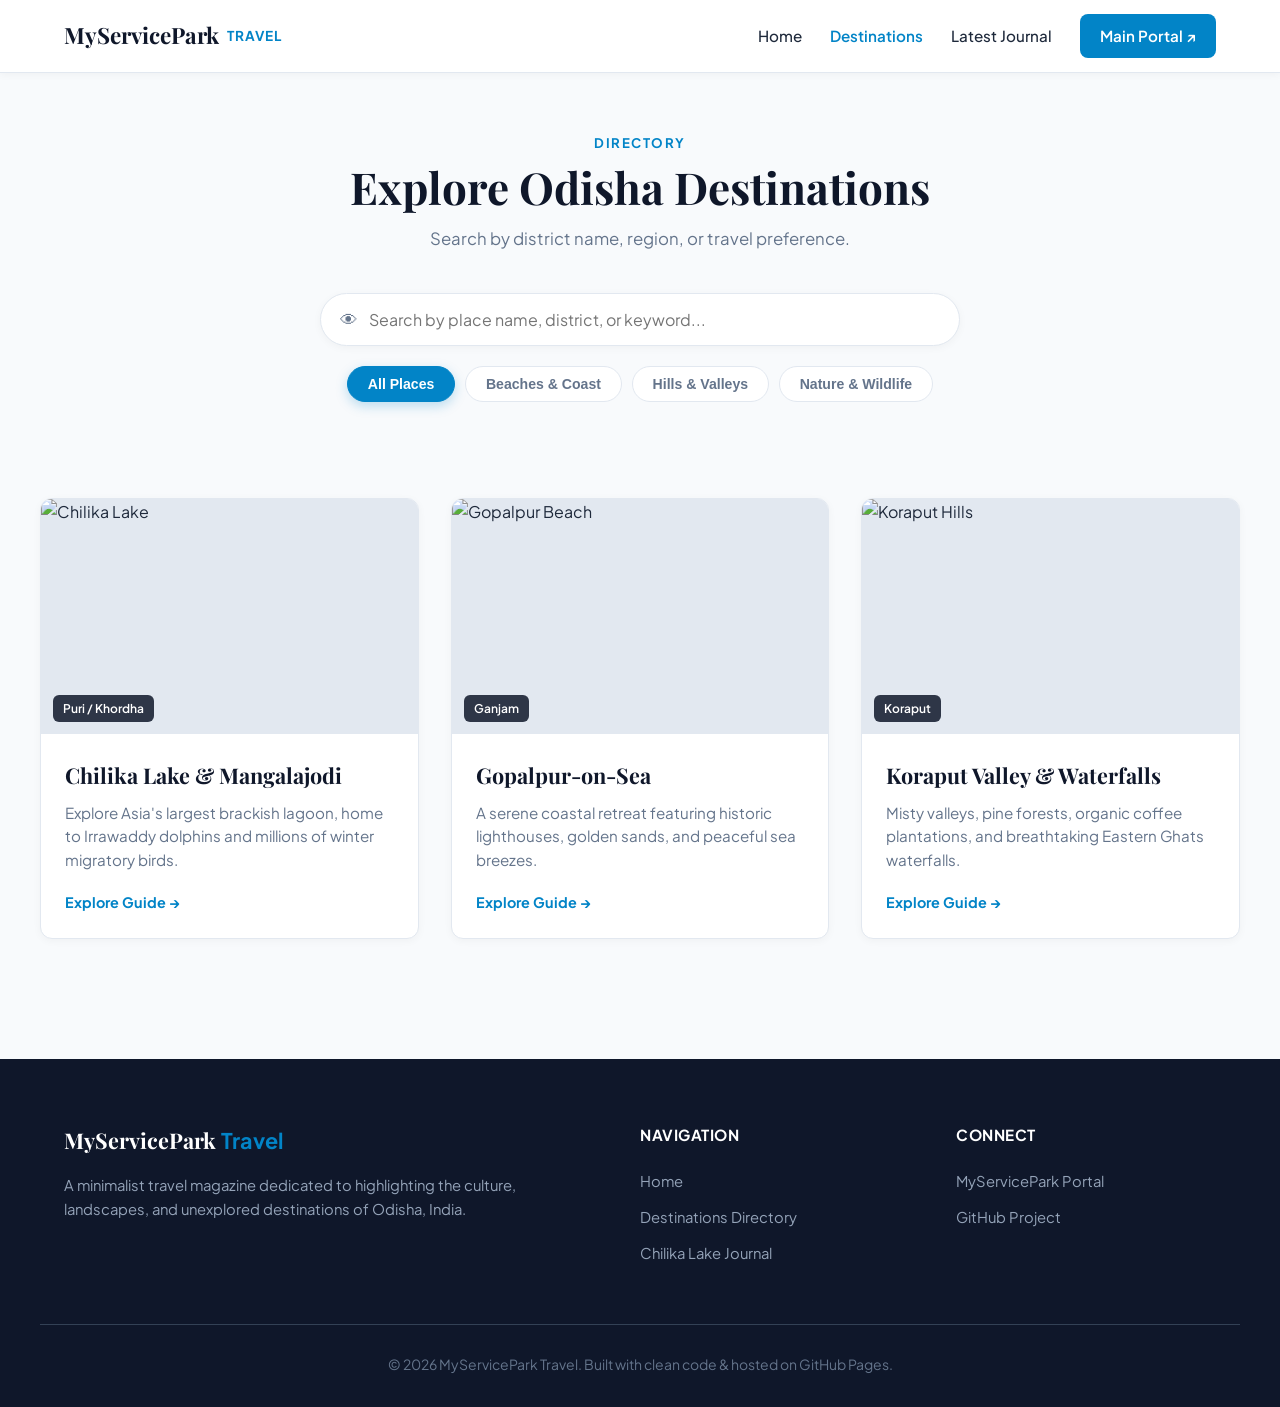
==== commit 73d7c87f: "Refactor destinations index and update metadata Updated destination descriptions and search placehol" ====
--- a/destinations/index.html
+++ b/destinations/index.html
@@ -4,7 +4,7 @@
   <meta charset="UTF-8" />
   <meta name="viewport" content="width=device-width, initial-scale=1.0" />
   <title>Destinations Directory | MyServicePark Travel</title>
-  <meta name="description" content="Explore and search all curated travel destinations across Odisha." />
+  <meta name="description" content="Explore all curated travel destinations across Odisha." />
 
   <link rel="preconnect" href="https://fonts.googleapis.com">
   <link rel="preconnect" href="https://fonts.gstatic.com" crossorigin>
@@ -32,26 +32,24 @@
     </div>
   </header>
 
-  <!-- Page Header -->
-  <section class="section-block container" style="padding-bottom: 1.5rem;">
+  <section class="section-block container">
     <div class="section-center-header">
       <span class="section-tag">Directory</span>
       <h1 class="section-title">Explore Odisha Destinations</h1>
-      <p class="section-description">Filter by category or search by keywords to plan your trip.</p>
+      <p class="section-description">Search by district name, region, or travel preference.</p>
     </div>
 
-    <!-- Search & Filter Bar Controls -->
+    <!-- Universal Search & Filter -->
     <div class="filter-controls-container">
       <div class="search-input-wrapper">
         <span class="search-icon">&#128065;</span>
-        <input type="text" id="destinationSearch" class="search-input" placeholder="Search by destination name, district, or keyword..." />
+        <input type="text" id="destinationSearch" class="search-input" placeholder="Search by place name, district, or keyword..." />
       </div>
 
       <div class="filter-tabs">
         <button class="filter-btn active" data-category="all">All Places</button>
         <button class="filter-btn" data-category="beaches">Beaches & Coast</button>
         <button class="filter-btn" data-category="hills">Hills & Valleys</button>
-        <button class="filter-btn" data-category="heritage">Temples & Heritage</button>
         <button class="filter-btn" data-category="nature">Nature & Wildlife</button>
       </div>
     </div>
@@ -61,7 +59,6 @@
   <section class="section-block container" style="padding-top: 0;">
     <div class="cards-grid" id="destinationsGrid">
 
-      <!-- Card 1 -->
       <article class="destination-card" data-category="nature" data-keywords="chilika lake mangalajodi lagoon puri khordha bird sanctuary dolphins">
         <div class="card-image-wrap">
           <img src="https://images.unsplash.com/photo-1501785888041-af3ef285b470?auto=format&fit=crop&w=800&q=80" alt="Chilika Lake" />
@@ -74,7 +71,6 @@
         </div>
       </article>
 
-      <!-- Card 2 -->
       <article class="destination-card" data-category="beaches" data-keywords="gopalpur beach sea ganjam lighthouse retreat coastal">
         <div class="card-image-wrap">
           <img src="https://images.unsplash.com/photo-1432405972618-c60b0225b8f9?auto=format&fit=crop&w=800&q=80" alt="Gopalpur Beach" />
@@ -83,11 +79,10 @@
         <div class="card-content">
           <h3 class="card-title">Gopalpur-on-Sea</h3>
           <p class="card-text">A serene coastal retreat featuring historic lighthouses, golden sands, and peaceful sea breezes.</p>
-          <a href="../articles/chilika-lake.html" class="card-link">Explore Guide &rarr;</a>
+          <a href="../articles/gopalpur-beach.html" class="card-link">Explore Guide &rarr;</a>
         </div>
       </article>
 
-      <!-- Card 3 -->
       <article class="destination-card" data-category="hills" data-keywords="koraput valley waterfalls eastern ghats coffee plantation hills">
         <div class="card-image-wrap">
           <img src="https://images.unsplash.com/photo-1464822759023-fed622ff2c3b?auto=format&fit=crop&w=800&q=80" alt="Koraput Hills" />
@@ -96,55 +91,15 @@
         <div class="card-content">
           <h3 class="card-title">Koraput Valley & Waterfalls</h3>
           <p class="card-text">Misty valleys, pine forests, organic coffee plantations, and breathtaking Eastern Ghats waterfalls.</p>
-          <a href="../articles/chilika-lake.html" class="card-link">Explore Guide &rarr;</a>
-        </div>
-      </article>
-
-      <!-- Card 4 -->
-      <article class="destination-card" data-category="heritage" data-keywords="konark sun temple heritage puri architecture stone sculptures">
-        <div class="card-image-wrap">
-          <img src="https://images.unsplash.com/photo-1548013146-72479768bada?auto=format&fit=crop&w=800&q=80" alt="Konark Sun Temple" />
-          <span class="card-badge">Puri District</span>
-        </div>
-        <div class="card-content">
-          <h3 class="card-title">Konark Sun Temple</h3>
-          <p class="card-text">A UNESCO World Heritage site showcasing 13th-century stone chariot architecture and intricate carvings.</p>
-          <a href="../articles/chilika-lake.html" class="card-link">Explore Guide &rarr;</a>
-        </div>
-      </article>
-
-      <!-- Card 5 -->
-      <article class="destination-card" data-category="nature" data-keywords="similipal national park tiger reserve mayurbhanj forest waterfalls">
-        <div class="card-image-wrap">
-          <img src="https://images.unsplash.com/photo-1448375240586-882707db888b?auto=format&fit=crop&w=800&q=80" alt="Similipal National Park" />
-          <span class="card-badge">Mayurbhanj</span>
-        </div>
-        <div class="card-content">
-          <h3 class="card-title">Similipal Biosphere Reserve</h3>
-          <p class="card-text">Dense sal forests, royal Bengal tigers, cascading Barehipani waterfalls, and pristine wilderness.</p>
-          <a href="../articles/chilika-lake.html" class="card-link">Explore Guide &rarr;</a>
-        </div>
-      </article>
-
-      <!-- Card 6 -->
-      <article class="destination-card" data-category="hills" data-keywords="daringbadi Kashmir of odisha kandhamal pine forest snow cold hill station">
-        <div class="card-image-wrap">
-          <img src="https://images.unsplash.com/photo-1506744038136-46273834b3fb?auto=format&fit=crop&w=800&q=80" alt="Daringbadi Hill Station" />
-          <span class="card-badge">Kandhamal</span>
-        </div>
-        <div class="card-content">
-          <h3 class="card-title">Daringbadi Hill Station</h3>
-          <p class="card-text">Popularly known as the 'Kashmir of Odisha', offering pine valleys, coffee gardens, and cool climate retreats.</p>
-          <a href="../articles/chilika-lake.html" class="card-link">Explore Guide &rarr;</a>
+          <a href="../articles/koraput-valley.html" class="card-link">Explore Guide &rarr;</a>
         </div>
       </article>
 
     </div>
 
-    <!-- Empty State Message -->
     <div id="noResults" class="no-results-box" style="display: none;">
       <h3>No matching destinations found</h3>
-      <p>Try searching with a different keyword or resetting your filter category.</p>
+      <p>Try searching with a different term or resetting your filter category.</p>
     </div>
   </section>
 
@@ -167,7 +122,7 @@
         <h4>Connect</h4>
         <ul>
           <li><a href="https://myservicepark.com/" target="_blank" rel="noopener">MyServicePark Portal</a></li>
-          <li><a href="https://github.com/sangamswain/myservicepark-travel" target="_blank" rel="noopener">GitHub Project</a></li>
+          <li><a href="https://github.com/SangamSwain/myservicepark-travel" target="_blank" rel="noopener">GitHub Project</a></li>
         </ul>
       </div>
     </div>
--- a/style.css
+++ b/style.css
@@ -1,5 +1,5 @@
 /* ==========================================================================
-   MYSERVICEPARK TRAVEL - MASTER DESIGN SYSTEM
+   MYSERVICEPARK TRAVEL - MASTER STYLESHEET
    ========================================================================== */
 
 :root {
@@ -12,8 +12,12 @@
   --border-color: #e2e8f0;
   --font-heading: 'Playfair Display', Georgia, serif;
   --font-body: 'Plus Jakarta Sans', system-ui, -apple-system, sans-serif;
-  --max-width: 1140px;
+  --max-width: 1200px;
+  --article-width: 1100px;
   --radius: 12px;
+  --shadow-sm: 0 2px 8px rgba(0, 0, 0, 0.04);
+  --shadow-md: 0 8px 24px rgba(0, 0, 0, 0.06);
+  --shadow-lg: 0 16px 32px rgba(0, 0, 0, 0.1);
 }
 
 *, *::before, *::after {
@@ -46,38 +50,42 @@
   width: 100%;
   max-width: var(--max-width);
   margin: 0 auto;
-  padding: 0 1.25rem;
-}
-
-/* Header & Navigation */
+  padding: 0 1.5rem;
+}
+
+/* --- Header & Navigation --- */
 .site-header {
-  background: var(--card-bg);
+  background: #ffffff;
   border-bottom: 1px solid var(--border-color);
   position: sticky;
   top: 0;
-  z-index: 100;
+  z-index: 1000;
+  box-shadow: var(--shadow-sm);
 }
 
 .nav-wrapper {
   display: flex;
   align-items: center;
   justify-content: space-between;
-  height: 70px;
+  height: 72px;
 }
 
 .brand-logo {
   font-family: var(--font-heading);
-  font-size: 1.35rem;
+  font-size: 1.4rem;
   font-weight: 700;
   color: var(--dark-bg);
   text-decoration: none;
+  display: flex;
+  align-items: center;
+  gap: 0.5rem;
 }
 
 .brand-logo span {
   color: var(--primary);
   font-family: var(--font-body);
   font-size: 0.85rem;
-  font-weight: 600;
+  font-weight: 700;
   text-transform: uppercase;
   letter-spacing: 1px;
 }
@@ -85,7 +93,7 @@
 .nav-menu {
   display: flex;
   align-items: center;
-  gap: 1.5rem;
+  gap: 1.75rem;
 }
 
 .nav-link {
@@ -98,162 +106,58 @@
 
 .nav-link:hover, .nav-link.active {
   color: var(--primary);
+  font-weight: 600;
 }
 
 .nav-btn {
   background: var(--primary);
-  color: #fff !important;
-  padding: 0.55rem 1.1rem;
-  border-radius: 6px;
+  color: #ffffff !important;
+  padding: 0.6rem 1.25rem;
+  border-radius: 8px;
   font-weight: 600;
-  transition: background 0.2s ease;
-  text-align: center;
+  transition: background 0.2s ease, transform 0.2s ease;
 }
 
 .nav-btn:hover {
   background: var(--primary-hover);
+  transform: translateY(-1px);
 }
 
 .menu-toggle {
   display: none;
   background: none;
   border: none;
-  font-size: 1.5rem;
+  font-size: 1.6rem;
   cursor: pointer;
   color: var(--dark-bg);
-  padding: 0.5rem;
-}
-
-/* Hero Section */
-.hero-section {
-  position: relative;
-  min-height: 480px;
-  display: flex;
-  align-items: center;
-  color: #ffffff;
-  padding: 4rem 0;
-  overflow: hidden;
-}
-
-.hero-bg {
-  position: absolute;
-  top: 0;
-  left: 0;
-  width: 100%;
-  height: 100%;
-  background-size: cover;
-  background-position: center;
-  z-index: 1;
-}
-
-.hero-overlay {
-  position: absolute;
-  top: 0;
-  left: 0;
-  width: 100%;
-  height: 100%;
-  background: linear-gradient(180deg, rgba(15, 23, 42, 0.75) 0%, rgba(15, 23, 42, 0.9) 100%);
-  z-index: 2;
-}
-
-.hero-content {
-  position: relative;
-  z-index: 3;
-  max-width: 780px;
+}
+
+/* --- Section Formatting --- */
+.section-block {
+  padding: 3.5rem 0;
+}
+
+.section-center-header {
+  text-align: center;
+  max-width: 720px;
+  margin: 0 auto 2.5rem;
 }
 
 .section-tag {
   display: inline-block;
   color: var(--primary);
-  font-size: 0.85rem;
+  font-size: 0.825rem;
   font-weight: 700;
   text-transform: uppercase;
-  letter-spacing: 1.2px;
+  letter-spacing: 1.5px;
   margin-bottom: 0.5rem;
-}
-
-.section-tag.hero-tag {
-  color: #38bdf8;
-}
-
-.section-tag.light {
-  color: #38bdf8;
-}
-
-.hero-title {
-  font-family: var(--font-heading);
-  font-size: clamp(2rem, 5vw, 3.2rem);
-  line-height: 1.2;
-  margin-bottom: 1rem;
-}
-
-.hero-subtitle {
-  font-size: 1.1rem;
-  color: #cbd5e1;
-  line-height: 1.6;
-  margin-bottom: 1.75rem;
-}
-
-.hero-actions {
-  display: flex;
-  gap: 1rem;
-  flex-wrap: wrap;
-}
-
-.hero-btn {
-  display: inline-block;
-  padding: 0.75rem 1.4rem;
-  border-radius: 8px;
-  font-weight: 600;
-  text-decoration: none;
-  transition: all 0.2s ease;
-}
-
-.hero-btn.primary {
-  background: var(--primary);
-  color: #fff;
-}
-
-.hero-btn.primary:hover {
-  background: var(--primary-hover);
-}
-
-.hero-btn.secondary {
-  background: rgba(255, 255, 255, 0.15);
-  color: #fff;
-  border: 1px solid rgba(255, 255, 255, 0.3);
-}
-
-.hero-btn.secondary:hover {
-  background: rgba(255, 255, 255, 0.25);
-}
-
-/* General Layout Sections */
-.section-block {
-  padding: 3.5rem 1.25rem;
-}
-
-.section-center-header {
-  text-align: center;
-  max-width: 700px;
-  margin: 0 auto;
-}
-
-.section-header-flex {
-  display: flex;
-  justify-content: space-between;
-  align-items: flex-end;
-  margin-bottom: 2rem;
-  flex-wrap: wrap;
-  gap: 1rem;
 }
 
 .section-title {
   font-family: var(--font-heading);
-  font-size: clamp(1.75rem, 4vw, 2.4rem);
-  line-height: 1.25;
+  font-size: clamp(2rem, 4vw, 2.75rem);
+  line-height: 1.2;
   color: var(--dark-bg);
-  margin-top: 0.25rem;
 }
 
 .section-description {
@@ -262,23 +166,95 @@
   margin-top: 0.75rem;
 }
 
-.text-link {
+/* --- Universal Search & Filter --- */
+.filter-controls-container {
+  margin: 1.5rem 0 2.5rem;
+  display: flex;
+  flex-direction: column;
+  gap: 1.25rem;
+  align-items: center;
+}
+
+.search-input-wrapper {
+  position: relative;
+  width: 100%;
+  max-width: 640px;
+}
+
+.search-icon {
+  position: absolute;
+  left: 1.25rem;
+  top: 50%;
+  transform: translateY(-50%);
+  font-size: 1.1rem;
+  color: var(--text-muted);
+  pointer-events: none;
+}
+
+.search-input {
+  width: 100%;
+  padding: 0.95rem 1rem 0.95rem 3rem;
+  border-radius: 30px;
+  border: 1px solid var(--border-color);
+  background: #ffffff;
+  font-size: 1rem;
+  font-family: var(--font-body);
+  color: var(--text-main);
+  box-shadow: var(--shadow-sm);
+  outline: none;
+  transition: all 0.25s ease;
+}
+
+.search-input:focus {
+  border-color: var(--primary);
+  box-shadow: 0 0 0 4px rgba(2, 132, 199, 0.12);
+}
+
+.filter-tabs {
+  display: flex;
+  flex-wrap: wrap;
+  gap: 0.6rem;
+  justify-content: center;
+}
+
+.filter-btn {
+  background: #ffffff;
+  border: 1px solid var(--border-color);
+  color: var(--text-muted);
+  padding: 0.55rem 1.25rem;
+  border-radius: 20px;
+  font-size: 0.88rem;
+  font-weight: 600;
+  cursor: pointer;
+  transition: all 0.2s ease;
+}
+
+.filter-btn:hover {
+  border-color: var(--primary);
   color: var(--primary);
-  text-decoration: none;
-  font-weight: 600;
-  font-size: 0.95rem;
-  transition: color 0.2s;
-}
-
-.text-link:hover {
-  color: var(--primary-hover);
-}
-
-/* Cards Grid Layout */
+}
+
+.filter-btn.active {
+  background: var(--primary);
+  color: #ffffff;
+  border-color: var(--primary);
+  box-shadow: 0 4px 12px rgba(2, 132, 199, 0.25);
+}
+
+.no-results-box {
+  text-align: center;
+  padding: 3.5rem 1.5rem;
+  background: #ffffff;
+  border-radius: var(--radius);
+  border: 1px dashed var(--border-color);
+  margin-top: 1.5rem;
+}
+
+/* --- Cards Grid --- */
 .cards-grid {
   display: grid;
-  grid-template-columns: repeat(auto-fit, minmax(300px, 1fr));
-  gap: 1.75rem;
+  grid-template-columns: repeat(auto-fill, minmax(320px, 1fr));
+  gap: 2rem;
 }
 
 .destination-card {
@@ -286,15 +262,15 @@
   border: 1px solid var(--border-color);
   border-radius: var(--radius);
   overflow: hidden;
-  box-shadow: 0 4px 12px rgba(0, 0, 0, 0.03);
-  transition: transform 0.25s ease, box-shadow 0.25s ease;
+  box-shadow: var(--shadow-sm);
+  transition: transform 0.3s ease, box-shadow 0.3s ease;
   display: flex;
   flex-direction: column;
 }
 
 .destination-card:hover {
-  transform: translateY(-4px);
-  box-shadow: 0 10px 25px rgba(0, 0, 0, 0.08);
+  transform: translateY(-5px);
+  box-shadow: var(--shadow-md);
 }
 
 .card-image-wrap {
@@ -302,26 +278,27 @@
   width: 100%;
   aspect-ratio: 16 / 10;
   overflow: hidden;
+  background: #e2e8f0;
 }
 
 .card-image-wrap img {
   width: 100%;
   height: 100%;
   object-fit: cover;
-  transition: transform 0.35s ease;
+  transition: transform 0.4s ease;
 }
 
 .destination-card:hover .card-image-wrap img {
-  transform: scale(1.05);
+  transform: scale(1.06);
 }
 
 .card-badge {
   position: absolute;
   bottom: 12px;
   left: 12px;
-  background: rgba(15, 23, 42, 0.8);
+  background: rgba(15, 23, 42, 0.85);
   backdrop-filter: blur(4px);
-  color: #fff;
+  color: #ffffff;
   font-size: 0.75rem;
   font-weight: 600;
   padding: 4px 10px;
@@ -329,7 +306,7 @@
 }
 
 .card-content {
-  padding: 1.25rem;
+  padding: 1.5rem;
   display: flex;
   flex-direction: column;
   flex-grow: 1;
@@ -337,7 +314,7 @@
 
 .card-title {
   font-family: var(--font-heading);
-  font-size: 1.3rem;
+  font-size: 1.35rem;
   color: var(--dark-bg);
   margin-bottom: 0.5rem;
 }
@@ -346,7 +323,7 @@
   font-size: 0.95rem;
   color: var(--text-muted);
   margin-bottom: 1.25rem;
-  line-height: 1.5;
+  line-height: 1.55;
   flex-grow: 1;
 }
 
@@ -355,6 +332,9 @@
   text-decoration: none;
   font-weight: 700;
   font-size: 0.9rem;
+  display: inline-flex;
+  align-items: center;
+  gap: 0.35rem;
   transition: color 0.2s;
 }
 
@@ -362,50 +342,20 @@
   color: var(--primary-hover);
 }
 
-/* Ecosystem Banner */
-.ecosystem-box {
-  background: linear-gradient(135deg, var(--dark-bg), #1e293b);
-  color: #ffffff;
-  padding: 2.5rem;
-  border-radius: var(--radius);
-  display: flex;
-  justify-content: space-between;
-  align-items: center;
-  gap: 2rem;
-  flex-wrap: wrap;
-}
-
-.ecosystem-title {
-  font-family: var(--font-heading);
-  font-size: 1.75rem;
-  margin: 0.25rem 0 0.5rem;
-}
-
-.ecosystem-text {
-  color: #cbd5e1;
-  max-width: 600px;
-  font-size: 1rem;
-}
-
-.ecosystem-btn {
-  background: var(--primary);
-  color: #fff;
-  text-decoration: none;
-  padding: 0.85rem 1.6rem;
-  border-radius: 8px;
-  font-weight: 600;
-  white-space: nowrap;
-  transition: background 0.2s;
-}
-
-.ecosystem-btn:hover {
-  background: var(--primary-hover);
-}
-
-/* Article Layout Structure */
+/* ==========================================================================
+   CENTERED & BALANCED ARTICLE LAYOUT (PREMIUM JOURNAL DESIGN)
+   ========================================================================== */
+
+.article-container {
+  max-width: var(--article-width);
+  margin: 0 auto;
+  padding: 0 1.5rem;
+}
+
 .article-header {
-  margin: 2.5rem 0 1.5rem;
+  margin: 3.5rem auto 2.5rem;
   text-align: center;
+  max-width: 840px;
 }
 
 .article-meta-bar {
@@ -413,74 +363,104 @@
   align-items: center;
   justify-content: center;
   flex-wrap: wrap;
-  gap: 0.5rem;
-  font-size: 0.88rem;
+  gap: 0.75rem;
+  font-size: 0.9rem;
   color: var(--text-muted);
+  margin-top: 1rem;
 }
 
 .article-layout {
   display: grid;
-  grid-template-columns: 310px 1fr;
-  gap: 2.5rem;
-  margin: 2.5rem 0 4rem;
+  grid-template-columns: minmax(0, 1fr) 340px;
+  gap: 3.5rem;
+  margin-bottom: 5rem;
   align-items: start;
 }
 
-/* Travel Quick Facts Sidebar */
+.article-body h2 {
+  font-family: var(--font-heading);
+  font-size: clamp(1.5rem, 3vw, 2rem);
+  color: var(--dark-bg);
+  margin: 2.5rem 0 1rem;
+}
+
+.article-body h2:first-child {
+  margin-top: 0;
+}
+
+.article-body p {
+  margin-bottom: 1.5rem;
+  font-size: 1.05rem;
+  color: #334155;
+  line-height: 1.8;
+}
+
+.article-body ul {
+  margin: 0 0 2rem 1.25rem;
+}
+
+.article-body li {
+  margin-bottom: 0.85rem;
+  font-size: 1.025rem;
+  color: #334155;
+  line-height: 1.65;
+}
+
+/* Sidebar Quick Facts */
 .travel-quick-info {
   background: var(--card-bg);
   border: 1px solid var(--border-color);
   border-radius: var(--radius);
-  padding: 1.5rem;
-  box-shadow: 0 2px 10px rgba(0, 0, 0, 0.03);
+  padding: 2rem;
+  box-shadow: var(--shadow-sm);
   position: sticky;
-  top: 90px;
+  top: 96px;
 }
 
 .info-title {
   font-family: var(--font-heading);
-  font-size: 1.25rem;
+  font-size: 1.35rem;
   color: var(--dark-bg);
-  padding-bottom: 0.75rem;
+  padding-bottom: 0.85rem;
   border-bottom: 2px solid var(--border-color);
-  margin-bottom: 1.25rem;
+  margin-bottom: 1.35rem;
 }
 
 .info-grid {
   display: flex;
   flex-direction: column;
-  gap: 1rem;
+  gap: 1.2rem;
 }
 
 .info-item label {
   display: block;
   font-size: 0.75rem;
   text-transform: uppercase;
-  letter-spacing: 0.8px;
+  letter-spacing: 1px;
   color: var(--text-muted);
   font-weight: 700;
-  margin-bottom: 0.15rem;
+  margin-bottom: 0.25rem;
 }
 
 .info-item span {
-  font-size: 0.95rem;
+  font-size: 0.98rem;
   color: var(--text-main);
   font-weight: 600;
-  line-height: 1.4;
+  line-height: 1.45;
   display: block;
 }
 
 .sidebar-action-btn {
   display: block;
   width: 100%;
-  margin-top: 1.5rem;
-  padding: 0.8rem 1rem;
+  margin-top: 1.85rem;
+  padding: 0.85rem 1rem;
   background: var(--primary);
   color: #ffffff;
   text-align: center;
   text-decoration: none;
   font-weight: 600;
-  font-size: 0.9rem;
+  font-size: 0.95rem;
   border-radius: 8px;
   box-shadow: 0 4px 12px rgba(2, 132, 199, 0.25);
   transition: all 0.2s ease;
@@ -491,50 +471,20 @@
   transform: translateY(-1px);
 }
 
-/* Article Content Formatting */
-.article-body h2 {
-  font-family: var(--font-heading);
-  font-size: clamp(1.4rem, 3vw, 1.8rem);
-  color: var(--dark-bg);
-  margin: 2rem 0 1rem;
-}
-
-.article-body h2:first-child {
-  margin-top: 0;
-}
-
-.article-body p {
-  margin-bottom: 1.25rem;
-  font-size: 1.05rem;
-  color: #334155;
-  line-height: 1.75;
-}
-
-.article-body ul {
-  margin: 0 0 1.5rem 1.25rem;
-}
-
-.article-body li {
-  margin-bottom: 0.6rem;
-  font-size: 1.02rem;
-  color: #334155;
-  line-height: 1.6;
-}
-
-/* Infinite Instagram Carousel */
+/* Carousel Gallery Component */
 .insta-carousel-wrapper {
-  margin: 2rem 0;
+  margin: 2.25rem 0;
   background: var(--card-bg);
   border: 1px solid var(--border-color);
   border-radius: var(--radius);
   overflow: hidden;
-  box-shadow: 0 4px 20px rgba(0, 0, 0, 0.05);
+  box-shadow: var(--shadow-sm);
 }
 
 .insta-carousel-viewport {
   position: relative;
   width: 100%;
-  aspect-ratio: 16 / 9;
+  aspect-ratio: 16 / 10;
   background: #0f172a;
 }
 
@@ -557,9 +507,7 @@
   width: 100%;
   height: 100%;
   scroll-snap-align: start;
-  scroll-snap-stop: always;
   position: relative;
-  user-select: none;
 }
 
 .insta-slide img {
@@ -571,9 +519,9 @@
 
 .insta-badge {
   position: absolute;
-  top: 12px;
-  right: 12px;
-  background: rgba(15, 23, 42, 0.75);
+  top: 14px;
+  right: 14px;
+  background: rgba(15, 23, 42, 0.8);
   backdrop-filter: blur(4px);
   color: #fff;
   font-size: 0.75rem;
@@ -587,21 +535,21 @@
   position: absolute;
   top: 50%;
   transform: translateY(-50%);
-  background: rgba(255, 255, 255, 0.9);
+  background: rgba(255, 255, 255, 0.92);
   border: none;
-  width: 38px;
-  height: 38px;
+  width: 40px;
+  height: 40px;
   border-radius: 50%;
   cursor: pointer;
   display: flex;
   align-items: center;
   justify-content: center;
-  font-size: 1.2rem;
+  font-size: 1.3rem;
   font-weight: bold;
   color: var(--dark-bg);
-  box-shadow: 0 2px 8px rgba(0,0,0,0.25);
+  box-shadow: var(--shadow-md);
   z-index: 6;
-  transition: background 0.2s, transform 0.2s;
+  transition: all 0.2s ease;
 }
 
 .insta-nav-btn:hover {
@@ -609,12 +557,12 @@
   transform: translateY(-50%) scale(1.08);
 }
 
-.insta-nav-btn.prev { left: 12px; }
-.insta-nav-btn.next { right: 12px; }
+.insta-nav-btn.prev { left: 14px; }
+.insta-nav-btn.next { right: 14px; }
 
 .insta-caption-bar {
-  padding: 1.1rem 1.25rem;
-  background: var(--card-bg);
+  padding: 1.2rem 1.5rem;
+  background: #ffffff;
   border-top: 1px solid var(--border-color);
 }
 
@@ -622,7 +570,7 @@
   display: flex;
   align-items: center;
   gap: 0.4rem;
-  font-size: 0.8rem;
+  font-size: 0.825rem;
   font-weight: 700;
   color: var(--primary);
   text-transform: uppercase;
@@ -644,8 +592,8 @@
 }
 
 .insta-dot {
-  width: 7px;
-  height: 7px;
+  width: 8px;
+  height: 8px;
   border-radius: 50%;
   background: #cbd5e1;
   transition: all 0.25s ease;
@@ -654,7 +602,7 @@
 
 .insta-dot.active {
   background: var(--primary);
-  width: 18px;
+  width: 20px;
   border-radius: 4px;
 }
 
@@ -684,9 +632,9 @@
 
 .lightbox-header-bar {
   position: absolute;
-  top: 15px;
-  left: 20px;
-  right: 20px;
+  top: 20px;
+  left: 24px;
+  right: 24px;
   display: flex;
   justify-content: space-between;
   align-items: center;
@@ -695,18 +643,17 @@
 
 .lightbox-controls {
   display: flex;
-  gap: 8px;
+  gap: 10px;
 }
 
 .lightbox-btn {
   background: rgba(255, 255, 255, 0.15);
   border: 1px solid rgba(255, 255, 255, 0.25);
   color: #fff;
-  padding: 6px 12px;
+  padding: 6px 14px;
   border-radius: 6px;
   cursor: pointer;
   font-size: 0.85rem;
-  font-family: var(--font-body);
   transition: background 0.2s;
 }
 
@@ -720,7 +667,6 @@
   color: #ffffff;
   font-size: 2.2rem;
   cursor: pointer;
-  line-height: 1;
 }
 
 .lightbox-viewport {
@@ -736,8 +682,7 @@
   max-width: 100%;
   max-height: 100%;
   object-fit: contain;
-  transition: transform 0.25s cubic-bezier(0.25, 1, 0.5, 1);
-  transform-origin: center center;
+  transition: transform 0.25s ease;
 }
 
 .lightbox-caption-text {
@@ -746,57 +691,39 @@
   margin-top: 1rem;
   text-align: center;
   max-width: 800px;
-  padding: 0 1.25rem;
-}
-
-/* Video Wrapper */
-.video-wrapper {
-  position: relative;
-  padding-bottom: 56.25%;
-  height: 0;
-  overflow: hidden;
-  border-radius: var(--radius);
-  margin: 2rem 0;
-}
-
-.video-wrapper iframe {
-  position: absolute;
-  top: 0;
-  left: 0;
-  width: 100%;
-  height: 100%;
-  border: 0;
-}
-
-/* Call to Action Box */
+  padding: 0 1.5rem;
+}
+
+/* Call To Action Box */
 .booking-cta-box {
   background: linear-gradient(135deg, var(--dark-bg), #1e293b);
-  color: #fff;
-  padding: 2rem;
+  color: #ffffff;
+  padding: 2.5rem;
   border-radius: var(--radius);
-  margin: 3rem 0;
+  margin: 3.5rem 0 2rem;
+  box-shadow: var(--shadow-md);
 }
 
 .booking-cta-box h3 {
   font-family: var(--font-heading);
   color: #38bdf8;
-  font-size: 1.5rem;
+  font-size: 1.6rem;
   margin-bottom: 0.5rem;
 }
 
 .booking-cta-box p {
   color: #cbd5e1;
-  font-size: 1rem;
-  margin-bottom: 1.25rem;
+  font-size: 1.025rem;
+  margin-bottom: 1.5rem;
 }
 
 .booking-cta-btn {
   display: inline-block;
   background: var(--primary);
-  color: #fff;
+  color: #ffffff;
   text-decoration: none;
-  padding: 0.75rem 1.5rem;
-  border-radius: 6px;
+  padding: 0.8rem 1.6rem;
+  border-radius: 8px;
   font-weight: 600;
   transition: background 0.2s ease;
 }
@@ -805,26 +732,26 @@
   background: var(--primary-hover);
 }
 
-/* Footer Styling */
+/* --- Footer --- */
 .site-footer {
   background: var(--dark-bg);
   color: #cbd5e1;
-  padding: 3.5rem 0 1.5rem;
+  padding: 4rem 0 2rem;
   margin-top: 4rem;
 }
 
 .footer-grid {
   display: grid;
   grid-template-columns: 2fr 1fr 1fr;
-  gap: 3rem;
-  margin-bottom: 2.5rem;
+  gap: 3.5rem;
+  margin-bottom: 3rem;
 }
 
 .footer-brand h3 {
   font-family: var(--font-heading);
-  color: #fff;
-  font-size: 1.25rem;
-  margin-bottom: 0.75rem;
+  color: #ffffff;
+  font-size: 1.35rem;
+  margin-bottom: 0.85rem;
 }
 
 .footer-brand h3 span {
@@ -833,14 +760,15 @@
 }
 
 .footer-brand p {
-  font-size: 0.9rem;
-  line-height: 1.6;
+  font-size: 0.925rem;
+  line-height: 1.65;
+  color: #94a3b8;
 }
 
 .footer-links h4 {
-  color: #fff;
+  color: #ffffff;
   font-size: 0.95rem;
-  margin-bottom: 1rem;
+  margin-bottom: 1.25rem;
   text-transform: uppercase;
   letter-spacing: 0.5px;
 }
@@ -850,51 +778,42 @@
 }
 
 .footer-links li {
-  margin-bottom: 0.5rem;
+  margin-bottom: 0.65rem;
 }
 
 .footer-links a {
   color: #94a3b8;
   text-decoration: none;
-  font-size: 0.9rem;
+  font-size: 0.925rem;
   transition: color 0.2s;
 }
 
 .footer-links a:hover {
-  color: #fff;
+  color: #ffffff;
 }
 
 .footer-bottom {
   border-top: 1px solid #334155;
-  padding-top: 1.5rem;
+  padding-top: 1.75rem;
   text-align: center;
-  font-size: 0.85rem;
+  font-size: 0.875rem;
   color: #64748b;
 }
 
-/* ==========================================================================
-   MOBILE & TABLET RESPONSIVE FIXES
-   ========================================================================== */
-
-@media (max-width: 900px) {
+/* --- Responsive Layout Adjustments --- */
+@media (max-width: 992px) {
   .article-layout {
     grid-template-columns: 1fr;
-    gap: 2rem;
+    gap: 3rem;
   }
 
   .travel-quick-info {
     position: static;
-    order: -1;
   }
 
   .footer-grid {
     grid-template-columns: 1fr;
-    gap: 2rem;
-  }
-
-  .ecosystem-box {
-    flex-direction: column;
-    align-items: flex-start;
+    gap: 2.5rem;
   }
 }
 
@@ -905,15 +824,15 @@
 
   .nav-menu {
     position: absolute;
-    top: 70px;
+    top: 72px;
     left: 0;
     right: 0;
     background: #ffffff;
     flex-direction: column;
-    padding: 1.5rem;
-    gap: 1.2rem;
+    padding: 1.75rem;
+    gap: 1.25rem;
     border-bottom: 1px solid var(--border-color);
-    box-shadow: 0 10px 15px -3px rgba(0,0,0,0.1);
+    box-shadow: var(--shadow-md);
     display: none;
   }
 
@@ -925,31 +844,4 @@
     width: 100%;
     text-align: center;
   }
-
-  .hero-section {
-    min-height: 400px;
-    padding: 3rem 0;
-  }
-
-  .insta-carousel-viewport {
-    aspect-ratio: 4 / 3;
-  }
-
-  .insta-nav-btn {
-    width: 32px;
-    height: 32px;
-    font-size: 1rem;
-  }
-
-  .insta-caption-bar {
-    padding: 1rem;
-  }
-
-  .booking-cta-box {
-    padding: 1.5rem;
-  }
-
-  .lightbox-controls {
-    display: none;
-  }
-}
+}
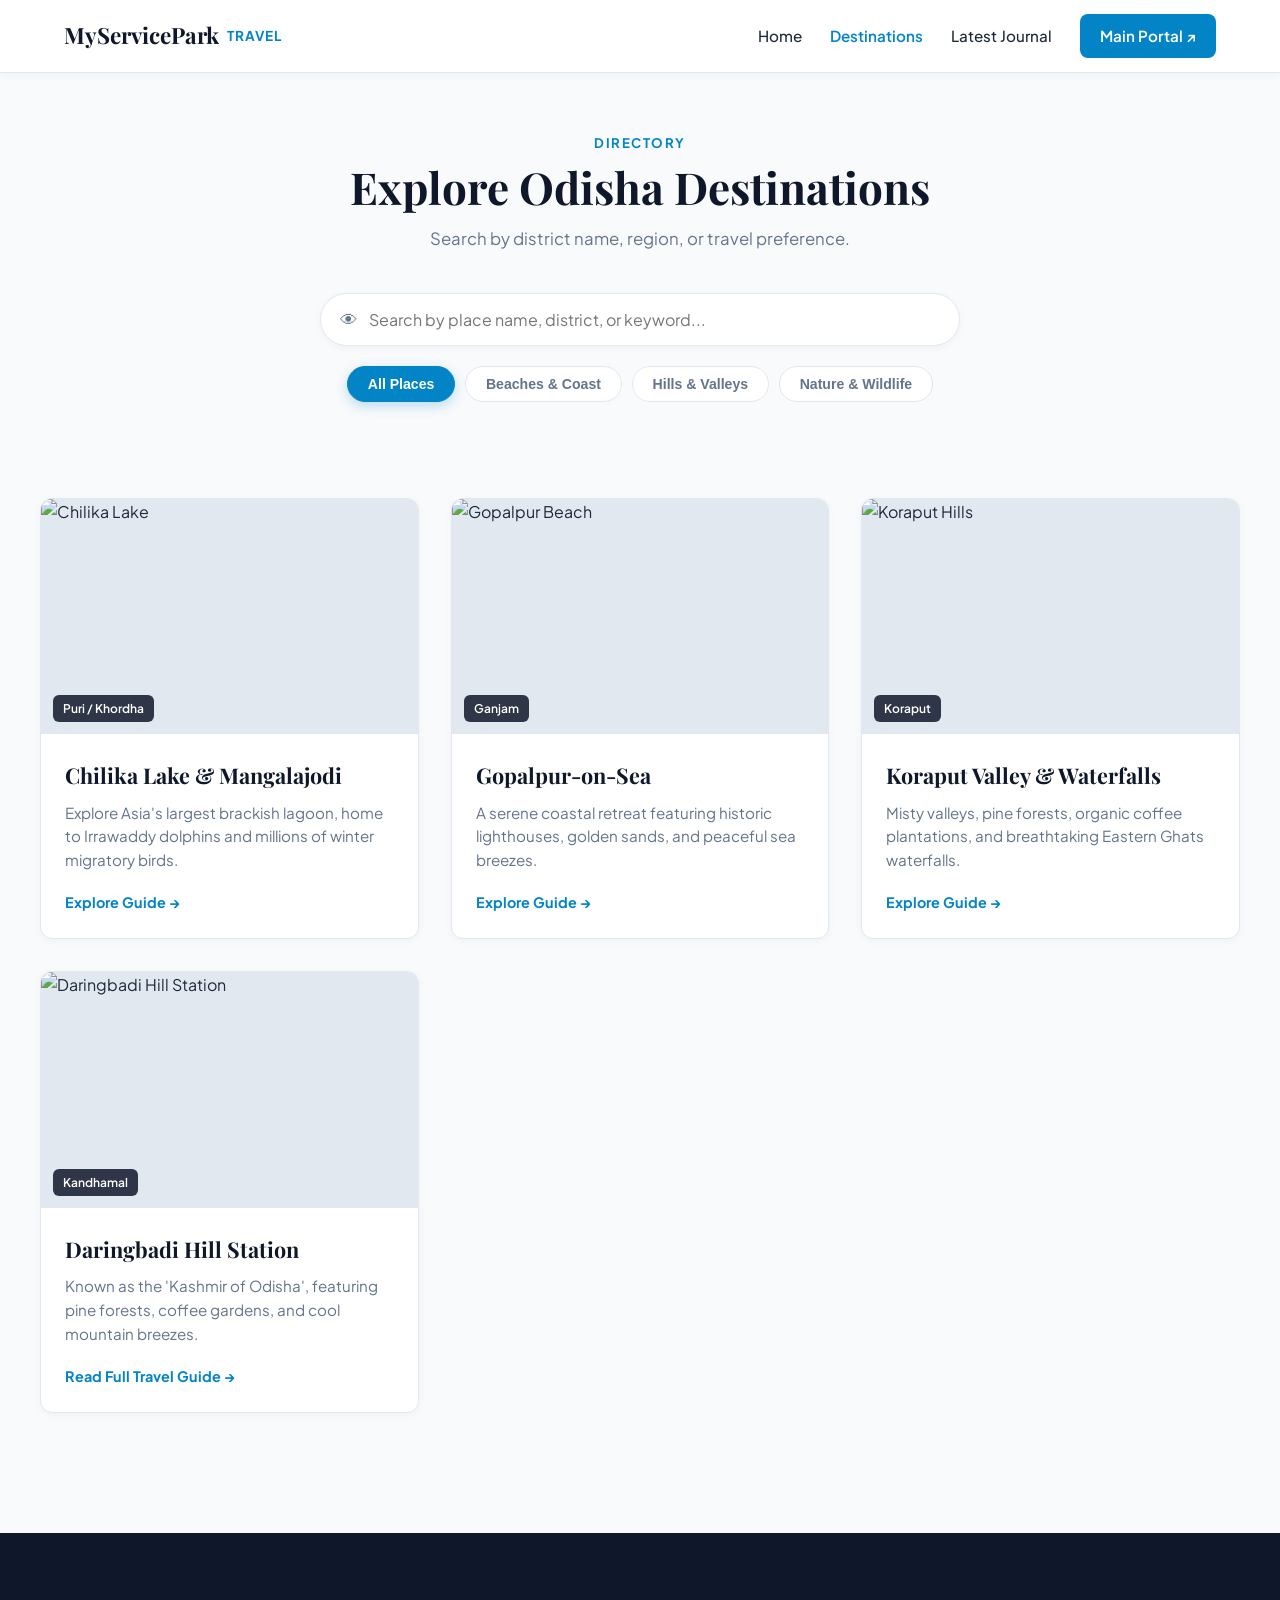
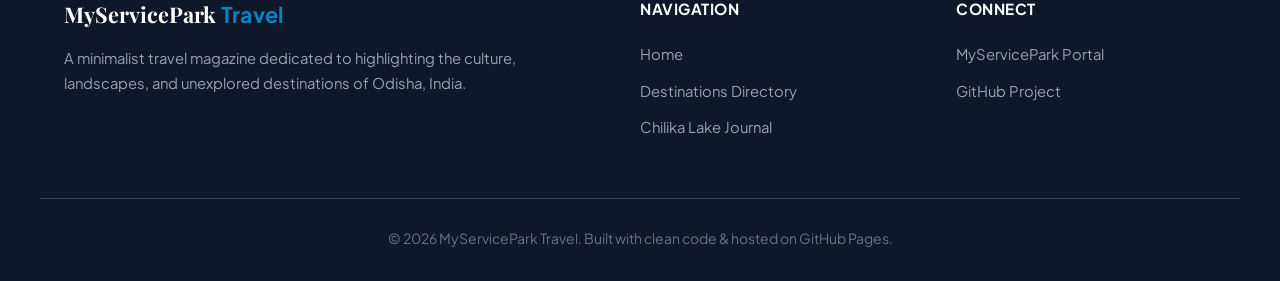
==== commit 1ca965e0: "Add Daringbadi destination card to index.html" ====
--- a/destinations/index.html
+++ b/destinations/index.html
@@ -94,6 +94,22 @@
           <a href="../articles/koraput-valley.html" class="card-link">Explore Guide &rarr;</a>
         </div>
       </article>
+      
+      
+      <!-- Card 4: Daringbadi -->
+      <article class="destination-card" data-category="hills" data-keywords="daringbadi kandhamal pine forest coffee garden hill station kashmir of odisha cold midubanda">
+        <div class="card-image-wrap">
+          <img src="https://images.unsplash.com/photo-1448375240586-882707db888b?auto=format&fit=crop&w=800&q=80" alt="Daringbadi Hill Station" />
+          <span class="card-badge">Kandhamal</span>
+        </div>
+        <div class="card-content">
+          <h3 class="card-title">Daringbadi Hill Station</h3>
+          <p class="card-text">Known as the 'Kashmir of Odisha', featuring pine forests, coffee gardens, and cool mountain breezes.</p>
+          <a href="articles/daringbadi.html" class="card-link">Read Full Travel Guide &rarr;</a>
+        </div>
+      </article>
+
+      <!-- Add Destination cards above this line -->
 
     </div>
 
